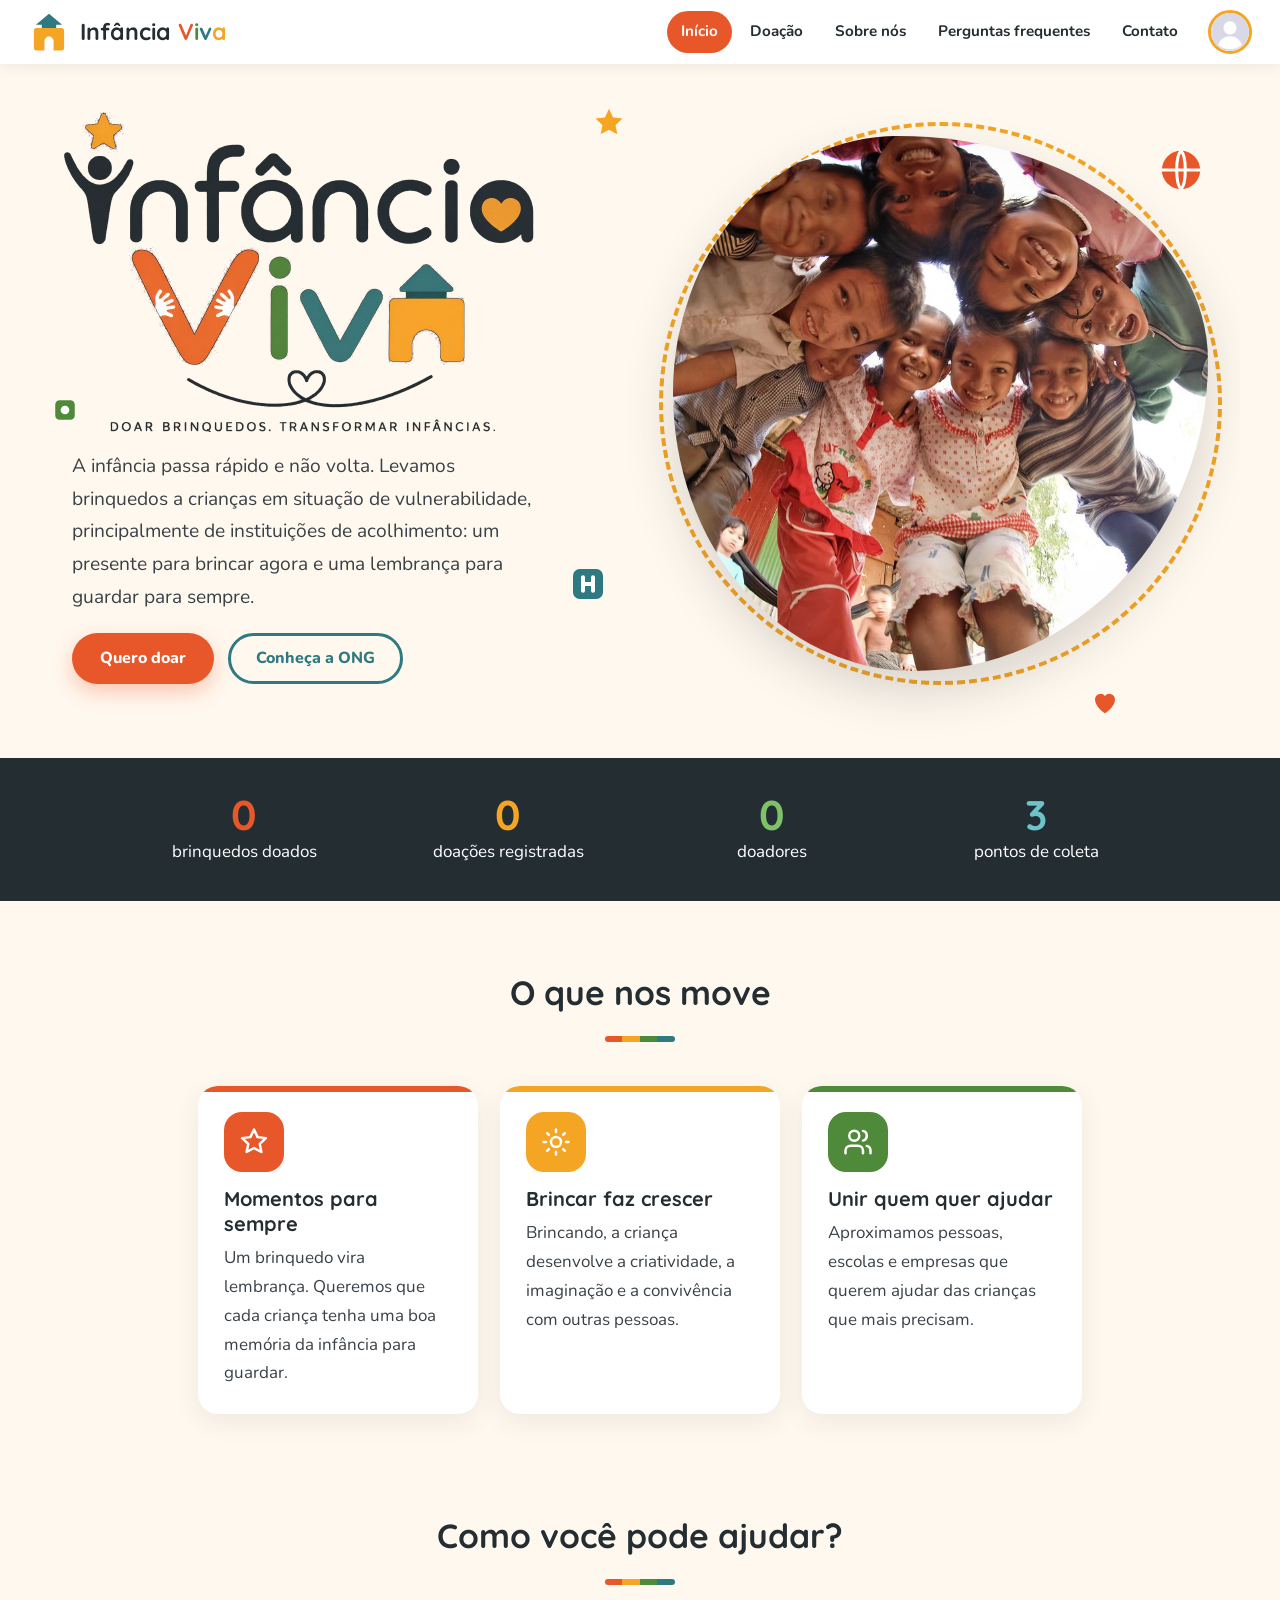
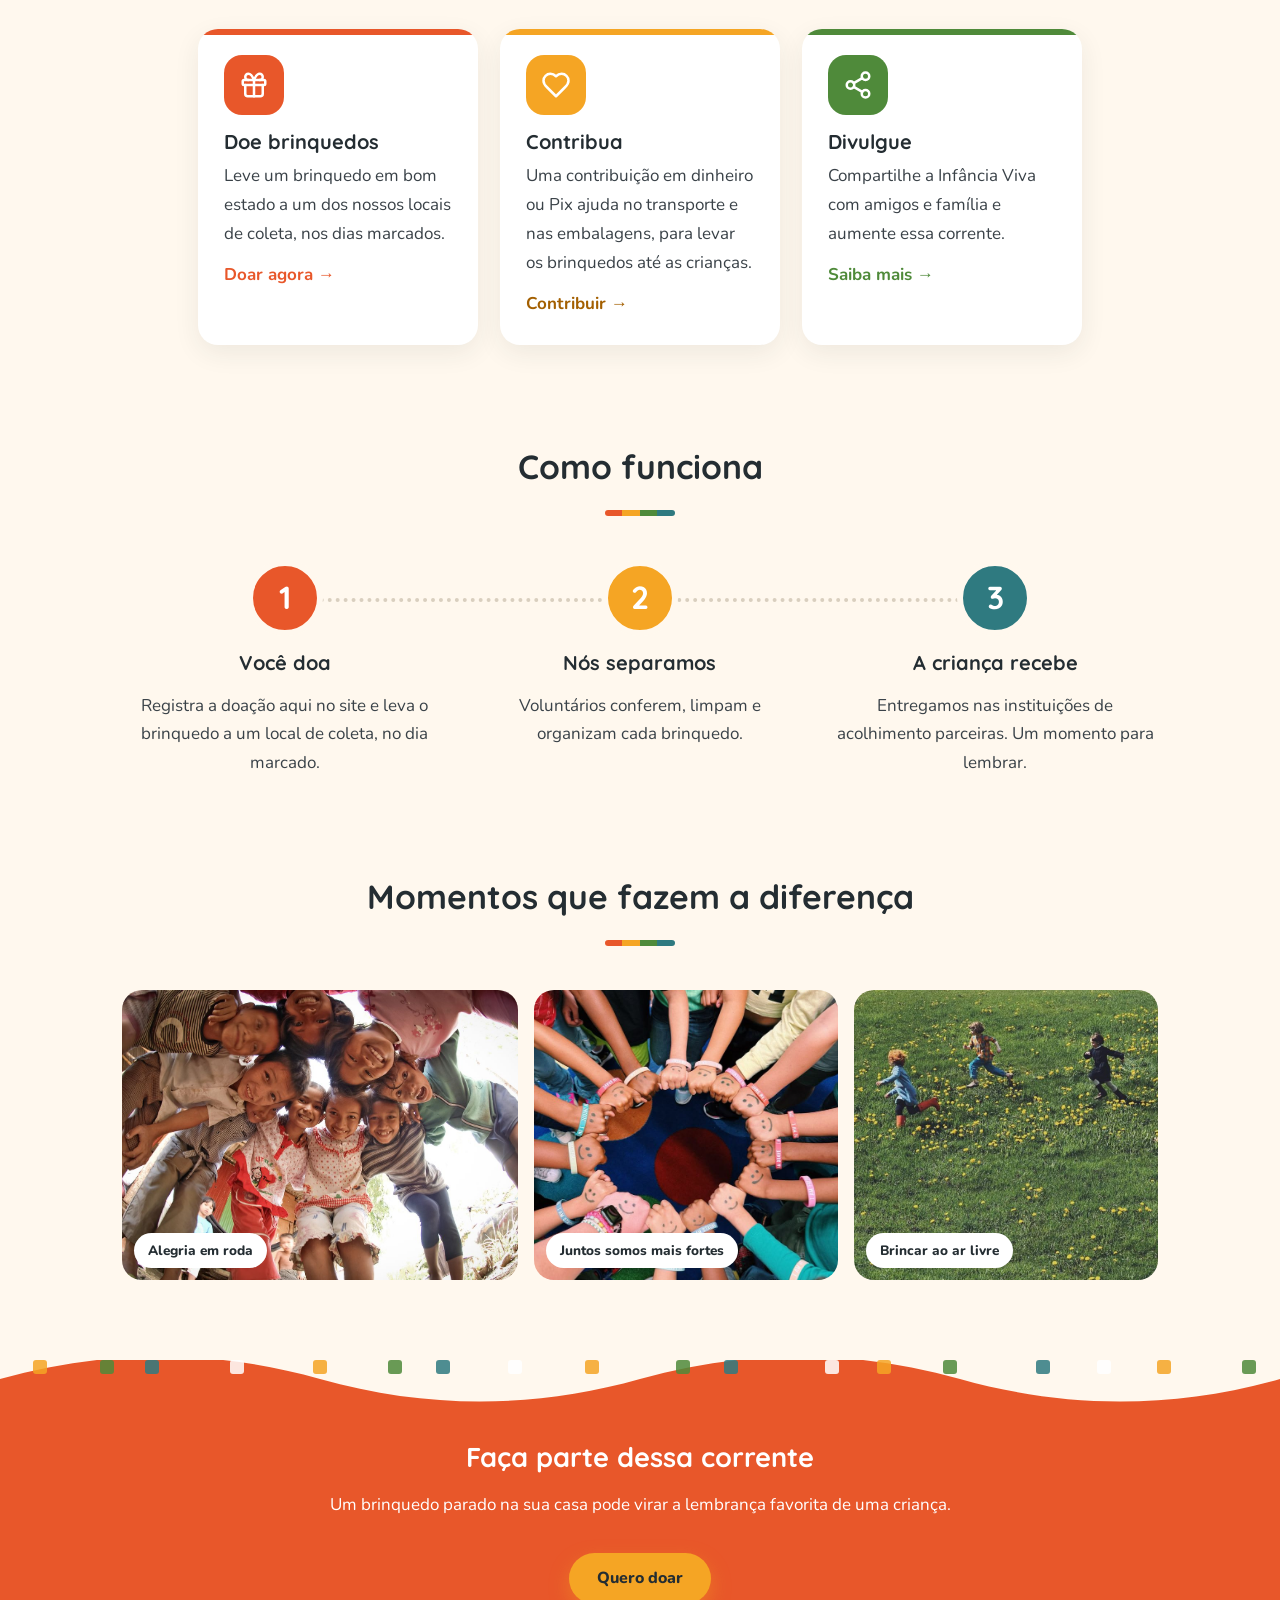
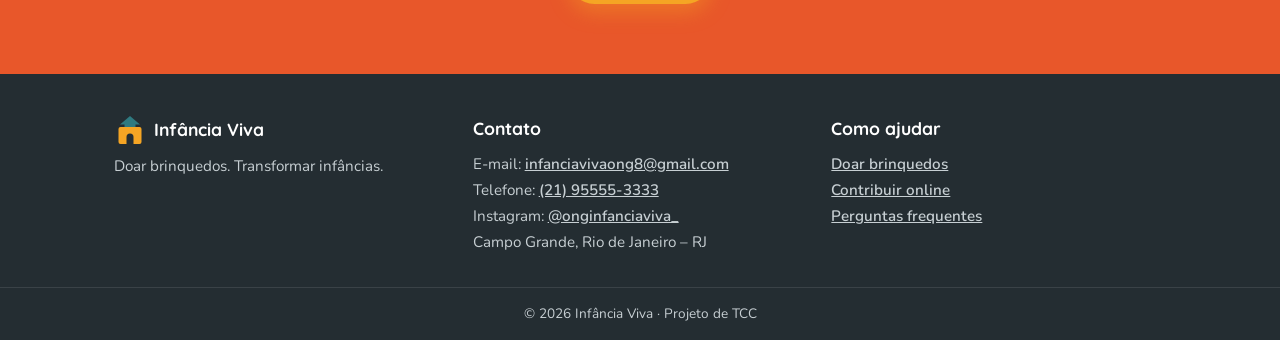
==== index.html @ e572df2e "Preenchimento automático, pesquisa por categoria e estoque de brinquedos - Formulários de doação e c" ====
<!DOCTYPE html>
<html lang="pt-BR">
<head>
    <meta charset="UTF-8">
    <meta name="viewport" content="width=device-width, initial-scale=1">
    <title>Início - Infância Viva</title>
    <link rel="stylesheet" href="estilo.css?v=12">
    <link rel="icon" href="favicon.svg" type="image/svg+xml">
    <link rel="preconnect" href="https://fonts.googleapis.com">
    <link rel="stylesheet" href="https://fonts.googleapis.com/css2?family=Quicksand:wght@600;700&family=Nunito:wght@400;600;700;800&display=swap">
</head>
<body>
<header class="topo">
    <a class="logo" href="index.html" aria-label="Infância Viva - página inicial"><svg viewBox="0 0 64 64" aria-hidden="true"><path d="M32 4 52 21H12z" fill="#2f7a80"/><rect x="21" y="19" width="22" height="7" fill="#2f7a80"/><path fill="#f5a524" fill-rule="evenodd" d="M13 26h38a4 4 0 0 1 4 4v26a4 4 0 0 1-4 4H13a4 4 0 0 1-4-4V30a4 4 0 0 1 4-4zM25 60V46a7 7 0 0 1 14 0v14z"/></svg><span>Infância <span class="l1">V</span><span class="l2">i</span><span class="l3">v</span><span class="l4">a</span></span></a>
    <button type="button" class="menu-botao" id="menuBotao" aria-label="Abrir menu" aria-expanded="false">☰</button>
    <nav id="menu">
        <a href="index.html">Início</a>
        <a href="doacao.html">Doação</a>
        <a href="sobre.html">Sobre nós</a>
        <a href="faq.html">Perguntas frequentes</a>
        <a href="contato.html">Contato</a>
        <a href="login.html" id="linkLogin">Login</a>
    </nav>
</header>
<div class="abertura">
    <div>
        <img class="logo-grande entra" src="imagens/logo_infancia_viva.png?v=2" alt="Infância Viva - Doar brinquedos. Transformar infâncias.">
        <p class="slogan entra d2">
            A infância passa rápido e não volta. Levamos brinquedos a crianças
            em situação de vulnerabilidade, principalmente de instituições de
            acolhimento: um presente para brincar agora e uma lembrança para
            guardar para sempre.
        </p>
        <div class="entra d3">
            <a class="botao" href="doacao.html">Quero doar</a>
            <a class="botao contorno" href="sobre.html">Conheça a ONG</a>
        </div>
    </div>
    <!-- Fotos do banner: o script.js troca uma pela outra a cada 4 segundos.
         Para pôr mais uma foto, copie uma linha <img> (veja o FOTOS.txt). -->
    <div class="foto-abertura entra d2">
        <div class="anel"></div>
        <div class="moldura">
            <img class="visivel" src="imagens/foto1.jpg?v=2" alt="Crianças em roda, sorrindo para a câmera" style="object-position:50% 25%">
            <img src="imagens/foto3.jpg?v=2" alt="Crianças correndo na grama" style="object-position:50% 30%">
            <img src="imagens/foto2.jpg?v=2" alt="Mãos de crianças em roda com carinhas desenhadas" style="object-position:50% 55%">
        </div>
    </div>
    <!-- brinquedos flutuando (só enfeite) -->
    <svg class="flutua f1" viewBox="0 0 24 24" aria-hidden="true"><path d="M12 2l2.9 6.1 6.6.8-4.9 4.6 1.3 6.5L12 16.8 6.1 20l1.3-6.5L2.5 8.9l6.6-.8z" fill="#f5a524"/></svg>
    <svg class="flutua f2" viewBox="0 0 24 24" aria-hidden="true"><rect x="3" y="3" width="18" height="18" rx="4" fill="#2f7a80"/><path d="M9 8v8M15 8v8M9 12h6" stroke="#fff" stroke-width="2.4" stroke-linecap="round"/></svg>
    <svg class="flutua f3" viewBox="0 0 24 24" aria-hidden="true"><circle cx="12" cy="12" r="10" fill="#e8572a"/><path d="M2 12h20M12 2c3 3 3 17 0 20M12 2c-3 3-3 17 0 20" stroke="#fff" stroke-width="1.6" fill="none"/></svg>
    <svg class="flutua f4" viewBox="0 0 24 24" aria-hidden="true"><path d="M12 21s-8-5-8-11a4.5 4.5 0 0 1 8-2.8A4.5 4.5 0 0 1 20 10c0 6-8 11-8 11z" fill="#e8572a"/></svg>
    <svg class="flutua f5" viewBox="0 0 24 24" aria-hidden="true"><rect x="3" y="3" width="18" height="18" rx="4" fill="#4f8a3a"/><circle cx="12" cy="12" r="4" fill="#fff"/></svg>
</div>

<!-- Números de verdade: o script.js busca no numeros.php (banco de dados) -->
<div class="numeros">
    <div class="numeros-grade">
        <div class="n1"><strong data-numero="brinquedos">0</strong>brinquedos doados</div>
        <div class="n2"><strong data-numero="doacoes">0</strong>doações registradas</div>
        <div class="n3"><strong data-numero="doadores">0</strong>doadores</div>
        <div class="n4"><strong data-numero="pontos">3</strong>pontos de coleta</div>
    </div>
</div>

<div class="secao">
    <div class="titulo-secao revela"><h2>O que nos move</h2><span class="risco"></span></div>
    <div class="cartoes">
        <div class="cartao revela">
            <span class="icone"><svg viewBox="0 0 24 24" fill="none" stroke="currentColor" stroke-width="2" stroke-linecap="round" stroke-linejoin="round" aria-hidden="true"><path d="M12 2l2.9 6.1 6.6.8-4.9 4.6 1.3 6.5L12 16.8 6.1 20l1.3-6.5L2.5 8.9l6.6-.8z"/></svg></span>
            <h3>Momentos para sempre</h3>
            <p>Um brinquedo vira lembrança. Queremos que cada criança tenha uma boa memória da infância para guardar.</p>
        </div>
        <div class="cartao revela d2">
            <span class="icone"><svg viewBox="0 0 24 24" fill="none" stroke="currentColor" stroke-width="2" stroke-linecap="round" stroke-linejoin="round" aria-hidden="true"><circle cx="12" cy="12" r="4"/><path d="M12 2v2M12 20v2M4.9 4.9l1.4 1.4M17.7 17.7l1.4 1.4M2 12h2M20 12h2M4.9 19.1l1.4-1.4M17.7 6.3l1.4-1.4"/></svg></span>
            <h3>Brincar faz crescer</h3>
            <p>Brincando, a criança desenvolve a criatividade, a imaginação e a convivência com outras pessoas.</p>
        </div>
        <div class="cartao revela d3">
            <span class="icone"><svg viewBox="0 0 24 24" fill="none" stroke="currentColor" stroke-width="2" stroke-linecap="round" stroke-linejoin="round" aria-hidden="true"><path d="M16 21v-2a4 4 0 0 0-4-4H6a4 4 0 0 0-4 4v2"/><circle cx="9" cy="7" r="4"/><path d="M22 21v-2a4 4 0 0 0-3-3.87"/><path d="M16 3.13a4 4 0 0 1 0 7.75"/></svg></span>
            <h3>Unir quem quer ajudar</h3>
            <p>Aproximamos pessoas, escolas e empresas que querem ajudar das crianças que mais precisam.</p>
        </div>
    </div>
</div>

<div class="secao">
    <div class="titulo-secao revela"><h2>Como você pode ajudar?</h2><span class="risco"></span></div>
    <div class="cartoes">
        <div class="cartao revela">
            <span class="icone"><svg viewBox="0 0 24 24" fill="none" stroke="currentColor" stroke-width="2" stroke-linecap="round" stroke-linejoin="round" aria-hidden="true"><rect x="3" y="8" width="18" height="4" rx="1"/><path d="M12 8v13"/><path d="M19 12v7a2 2 0 0 1-2 2H7a2 2 0 0 1-2-2v-7"/><path d="M7.5 8a2.5 2.5 0 0 1 0-5C10 3 12 8 12 8s2-5 4.5-5a2.5 2.5 0 0 1 0 5"/></svg></span>
            <h3>Doe brinquedos</h3>
            <p>Leve um brinquedo em bom estado a um dos nossos locais de coleta, nos dias marcados.</p>
            <a class="link" href="doacao_brinquedo.php">Doar agora →</a>
        </div>
        <div class="cartao revela d2">
            <span class="icone"><svg viewBox="0 0 24 24" fill="none" stroke="currentColor" stroke-width="2" stroke-linecap="round" stroke-linejoin="round" aria-hidden="true"><path d="M19 14c1.49-1.46 3-3.21 3-5.5A5.5 5.5 0 0 0 16.5 3c-1.76 0-3 .5-4.5 2-1.5-1.5-2.74-2-4.5-2A5.5 5.5 0 0 0 2 8.5c0 2.3 1.5 4.05 3 5.5l7 7Z"/></svg></span>
            <h3>Contribua</h3>
            <p>Uma contribuição em dinheiro ou Pix ajuda no transporte e nas embalagens, para levar os brinquedos até as crianças.</p>
            <a class="link" href="pagamento.html">Contribuir →</a>
        </div>
        <div class="cartao revela d3">
            <span class="icone"><svg viewBox="0 0 24 24" fill="none" stroke="currentColor" stroke-width="2" stroke-linecap="round" stroke-linejoin="round" aria-hidden="true"><circle cx="18" cy="5" r="3"/><circle cx="6" cy="12" r="3"/><circle cx="18" cy="19" r="3"/><path d="M8.6 13.5l6.8 4M15.4 6.5l-6.8 4"/></svg></span>
            <h3>Divulgue</h3>
            <p>Compartilhe a Infância Viva com amigos e família e aumente essa corrente.</p>
            <a class="link" href="sobre.html#como-ajudar">Saiba mais →</a>
        </div>
    </div>
</div>

<div class="secao">
    <div class="titulo-secao revela"><h2>Como funciona</h2><span class="risco"></span></div>
    <div class="passos">
        <div class="passo revela" style="--cor:var(--vermelho)"><div class="num">1</div><h3>Você doa</h3><p>Registra a doação aqui no site e leva o brinquedo a um local de coleta, no dia marcado.</p></div>
        <div class="passo revela d2" style="--cor:var(--amarelo)"><div class="num">2</div><h3>Nós separamos</h3><p>Voluntários conferem, limpam e organizam cada brinquedo.</p></div>
        <div class="passo revela d3" style="--cor:var(--azul)"><div class="num">3</div><h3>A criança recebe</h3><p>Entregamos nas instituições de acolhimento parceiras. Um momento para lembrar.</p></div>
    </div>
</div>

<div class="secao">
    <div class="titulo-secao revela"><h2>Momentos que fazem a diferença</h2><span class="risco"></span></div>
    <div class="galeria">
        <figure class="revela"><img src="imagens/foto1.jpg?v=2" alt="Crianças em roda, sorrindo" style="object-position:50% 25%"><figcaption>Alegria em roda</figcaption></figure>
        <figure class="revela d2"><img src="imagens/foto2.jpg?v=2" alt="Mãos de crianças com carinhas desenhadas"><figcaption>Juntos somos mais fortes</figcaption></figure>
        <figure class="revela d3"><img src="imagens/foto3.jpg?v=2" alt="Crianças correndo na grama" style="object-position:50% 30%"><figcaption>Brincar ao ar livre</figcaption></figure>
    </div>
</div>

<div class="chamada larga" data-confete>
    <svg class="onda" viewBox="0 0 1440 60" preserveAspectRatio="none" aria-hidden="true"><path d="M0 0h1440v20c-120 30-240 30-360 0S840-10 720 20 480 50 360 20 120-10 0 20z" fill="#fff8ee"/></svg>
    <h2 class="revela">Faça parte dessa corrente</h2>
    <p class="revela d2">Um brinquedo parado na sua casa pode virar a lembrança favorita de uma criança.</p>
    <a class="botao destaque revela d3" href="doacao.html">Quero doar</a>
</div>
<footer class="rodape">
    <div class="rodape-conteudo">
        <div>
            <strong><svg viewBox="0 0 64 64" aria-hidden="true"><path d="M32 4 52 21H12z" fill="#2f7a80"/><rect x="21" y="19" width="22" height="7" fill="#2f7a80"/><path fill="#f5a524" fill-rule="evenodd" d="M13 26h38a4 4 0 0 1 4 4v26a4 4 0 0 1-4 4H13a4 4 0 0 1-4-4V30a4 4 0 0 1 4-4zM25 60V46a7 7 0 0 1 14 0v14z"/></svg> Infância Viva</strong>
            <p>Doar brinquedos. Transformar infâncias.</p>
        </div>
        <div>
            <strong>Contato</strong>
            <p>E-mail: <a href="mailto:infanciavivaong8@gmail.com">infanciavivaong8@gmail.com</a><br>Telefone: <a href="tel:+5521955553333">(21) 95555-3333</a><br>Instagram: <a href="https://www.instagram.com/onginfanciaviva_/" target="_blank" rel="noopener">@onginfanciaviva_</a><br>Campo Grande, Rio de Janeiro – RJ</p>
        </div>
        <div>
            <strong>Como ajudar</strong>
            <p><a href="doacao_brinquedo.php">Doar brinquedos</a><br><a href="pagamento.html">Contribuir online</a><br><a href="faq.html">Perguntas frequentes</a></p>
        </div>
    </div>
    <p class="rodape-final">© 2026 Infância Viva · Projeto de TCC</p>
</footer>
<script src="script.js?v=11"></script>
</body>
</html>
---- estilo.css ----
/* ===== Cores e medidas (mude aqui para trocar o visual do site inteiro) =====
   Paleta tirada da logo: cores primárias quentes + verde. */
:root {
    --vermelho:#e8572a;        /* "V" da logo */
    --amarelo:#f5a524;         /* casinha, estrela e coração */
    --amarelo-texto:#a35f00;   /* amarelo escurecido, para texto sobre fundo claro */
    --verde:#4f8a3a;           /* "i" */
    --azul:#2f7a80;            /* "v" e telhado */
    --escuro:#242d32;          /* letras de "Infância" */
    --creme:#fff8ee;           /* fundo quente */
    --creme-escuro:#f3e9da;
    --texto:#3a4248; --suave:#6b7378; --borda:#eadfce;
    --erro:#c0392b; --certo:#2f7d32;
    --raio:20px; --sombra:0 8px 26px rgba(36,45,50,.08);
}
* { box-sizing:border-box; }
[hidden] { display:none !important; }
html { scroll-behavior:smooth; }
body {
    font-family:"Nunito", "Segoe UI", Arial, sans-serif; margin:0; background:var(--creme);
    color:var(--texto); line-height:1.7; font-size:17px;
    display:flex; flex-direction:column; min-height:100vh;
}
main { width:100%; max-width:960px; margin:0 auto; padding:24px 24px 56px; flex:1; }
main.largo { max-width:1200px; } /* painel e Minha conta: mais espaço para as tabelas */
h1, h2, h3 { font-family:"Quicksand", "Nunito", sans-serif; color:var(--escuro); line-height:1.25; font-weight:700; }
h1 { font-size:2.4rem; margin:16px 0 12px; }
h2 { font-size:1.7rem; margin:40px 0 12px; }
h3 { font-size:1.25rem; margin:28px 0 8px; }
a { color:var(--azul); font-weight:700; }
a:hover { color:var(--vermelho); }
img { max-width:100%; }

/* Risquinho colorido embaixo dos títulos de seção (as 4 cores da logo) */
.risco { display:inline-block; width:70px; height:6px; border-radius:6px;
         background:linear-gradient(90deg, var(--vermelho) 25%, var(--amarelo) 25% 50%, var(--verde) 50% 75%, var(--azul) 75%); }

/* ===== Topo (logo + menu) ===== */
.topo {
    background:rgba(255,255,255,.96); position:sticky; top:0; z-index:10;
    display:flex; align-items:center; justify-content:space-between; gap:16px;
    padding:10px 28px; box-shadow:0 2px 14px rgba(36,45,50,.08);
}
.logo {
    display:flex; align-items:center; gap:10px; text-decoration:none; white-space:nowrap;
    font-family:"Quicksand", "Nunito", sans-serif; font-size:1.45rem; font-weight:700; color:var(--escuro);
}
.logo:hover { color:var(--escuro); }
.logo svg { width:42px; height:42px; flex-shrink:0; }
.logo:hover svg { animation:pulinho .6s; }
.logo .l1 { color:var(--vermelho); } .logo .l2 { color:var(--verde); }
.logo .l3 { color:var(--azul); } .logo .l4 { color:var(--amarelo); }
.topo nav { display:flex; flex-wrap:wrap; justify-content:flex-end; gap:4px; margin-left:auto; order:1; }
.topo nav a {
    color:var(--escuro); text-decoration:none; font-size:.95rem; font-weight:700;
    padding:8px 14px; border-radius:999px; position:relative; transition:background .2s;
}
/* sublinhado amarelo que cresce ao passar o mouse */
.topo nav a::after {
    content:""; position:absolute; left:14px; right:14px; bottom:4px; height:3px; border-radius:3px;
    background:var(--amarelo); transform:scaleX(0); transition:transform .25s;
}
.topo nav a:hover { color:var(--escuro); }
.topo nav a:hover::after { transform:scaleX(1); }
.topo nav a.ativo { background:var(--vermelho); color:#fff; }
.topo nav a.ativo::after { display:none; }
.menu-botao {
    order:3;
    display:none; background:none; border:2px solid var(--escuro); color:var(--escuro);
    font-size:1.4rem; line-height:1; padding:6px 12px; margin:0; border-radius:12px; box-shadow:none;
}
.menu-botao:hover { background:var(--creme); color:var(--escuro); transform:none; }

/* Bolinha de perfil (criada pelo script.js) */
.perfil { position:relative; flex-shrink:0; order:2; } /* ordem no topo: logo, menu, bolinha, ☰ */
.perfil-botao {
    display:block; width:44px; height:44px; padding:0; margin:0; border-radius:50%;
    border:3px solid var(--amarelo); background:#fff; overflow:hidden; cursor:pointer; box-shadow:none;
}
.perfil-botao:hover { transform:none; background:#fff; box-shadow:0 0 0 4px rgba(245,165,36,.3); }
.perfil-botao img { width:100%; height:100%; object-fit:cover; display:block; }
.perfil-menu {
    position:absolute; right:0; top:54px; min-width:220px; background:#fff; border-radius:14px;
    box-shadow:0 10px 30px rgba(0,0,0,.16); padding:8px; z-index:20;
}
.perfil-menu strong { display:block; padding:8px 12px; color:var(--escuro); border-bottom:1px solid var(--borda); margin-bottom:4px; }
.perfil-menu a { display:block; padding:8px 12px; border-radius:8px; color:var(--texto); text-decoration:none; font-weight:700; }
.perfil-menu a:hover { background:var(--creme); color:var(--vermelho); }

/* Escolha da foto (cadastro e Minha conta) */
.foto-linha { display:flex; align-items:center; gap:18px; margin-top:8px; }
.foto-previa { width:88px; height:88px; border-radius:50%; object-fit:cover; border:3px solid var(--amarelo); flex-shrink:0; background:#fff; }
label.botao-arquivo { margin:0; font-weight:800; font-size:.95rem; padding:10px 18px; }
.dica { margin:8px 0 0; font-size:.9rem; color:var(--suave); }
.avatares { display:flex; flex-wrap:wrap; gap:8px; margin-top:12px; }
.avatares button {
    width:48px; height:48px; padding:0; margin:0; border-radius:50%; background:none;
    border:3px solid transparent; box-shadow:none; overflow:hidden;
}
.avatares button:hover { transform:none; background:none; border-color:var(--amarelo); }
.avatares button.escolhido { border-color:var(--vermelho); }
.avatares img { width:100%; height:100%; display:block; }

/* ===== Página inicial: abertura com a logo grande e as fotos ===== */
.abertura {
    position:relative; display:grid; grid-template-columns:1.05fr 1fr; gap:40px; align-items:center;
    max-width:1200px; margin:0 auto; padding:48px 32px 64px; width:100%;
    overflow:hidden; /* o anel girando não pode alargar a página no celular */
}
.logo-grande { width:100%; max-width:470px; display:block; margin:0 0 18px -8px; }
.slogan { font-size:1.2rem; margin:0 0 20px; max-width:470px; }
.foto-abertura { position:relative; aspect-ratio:1/1; }
/* moldura que muda de forma devagar ("respira") */
.moldura {
    position:absolute; inset:0; overflow:hidden; background:var(--creme-escuro);
    border-radius:42% 58% 55% 45% / 48% 42% 58% 52%;
    box-shadow:0 20px 50px rgba(36,45,50,.18); animation:respira 9s ease-in-out infinite;
}
.moldura img { position:absolute; inset:0; width:100%; height:100%; object-fit:cover; opacity:0; transition:opacity 1s; }
.moldura img.visivel { opacity:1; }
.anel { position:absolute; inset:-14px; border:4px dashed var(--amarelo); border-radius:50%; animation:gira 40s linear infinite; }
/* brinquedos flutuando em volta */
.flutua { position:absolute; animation:flutuar 6s ease-in-out infinite; }
.f1 { top:6%; left:46%; width:34px; }
.f2 { top:72%; left:44%; width:40px; animation-delay:1.2s; }
.f3 { top:12%; right:3%; width:46px; animation-delay:.6s; }
.f4 { bottom:6%; right:10%; width:30px; animation-delay:2s; }
.f5 { top:48%; left:1%; width:26px; animation-delay:1.6s; }
/* o texto da abertura entra deslizando */
.entra { opacity:0; transform:translateY(24px); animation:entrar .8s forwards; }
.entra.d2 { animation-delay:.2s; } .entra.d3 { animation-delay:.4s; }

/* Faixa de números (vêm do banco pelo numeros.php) */
.numeros { background:var(--escuro); color:#fff; width:100%; }
.numeros-grade {
    max-width:1100px; margin:0 auto; display:grid; grid-template-columns:repeat(4,1fr); gap:20px;
    padding:34px 32px; text-align:center;
}
.numeros strong { display:block; font-family:"Quicksand", sans-serif; font-size:2.6rem; line-height:1.1; }
.numeros .n1 strong { color:var(--vermelho); } .numeros .n2 strong { color:var(--amarelo); }
.numeros .n3 strong { color:#7fc06a; }        .numeros .n4 strong { color:#6cc3c9; }

/* Seções da página inicial */
.secao { max-width:1100px; margin:0 auto; padding:70px 32px 10px; width:100%; }
.titulo-secao { text-align:center; margin-bottom:34px; }
.titulo-secao h2 { font-size:2.1rem; margin:0 0 10px; }

/* Passo a passo */
.passos { display:grid; grid-template-columns:repeat(3,1fr); gap:30px; position:relative; }
.passos::before { content:""; position:absolute; top:38px; left:16%; right:16%; border-top:4px dotted #d9cfbf; }
.passo { text-align:center; position:relative; }
.passo h3 { margin:0 0 6px; }
.passo .num {
    width:76px; height:76px; margin:0 auto 14px; border-radius:50%; display:flex; align-items:center; justify-content:center;
    font-family:"Quicksand", sans-serif; font-weight:700; font-size:2rem; color:#fff; background:var(--cor); border:6px solid var(--creme);
}

/* Galeria de fotos */
.galeria { display:grid; grid-template-columns:1.3fr 1fr 1fr; gap:16px; }
.galeria figure { margin:0; border-radius:var(--raio); overflow:hidden; position:relative; height:290px; }
.galeria img { width:100%; height:100%; object-fit:cover; transition:transform .6s; }
.galeria figure:hover img { transform:scale(1.08); }
.galeria figcaption {
    position:absolute; left:12px; bottom:12px; background:#fff; color:var(--escuro);
    font-weight:800; font-size:.85rem; padding:6px 14px; border-radius:99px;
}

/* ===== Botões ===== */
button, .botao {
    background:var(--vermelho); color:#fff; border:none; padding:12px 28px; font-size:1rem;
    font-weight:800; font-family:inherit; border-radius:999px; cursor:pointer;
    text-decoration:none; display:inline-block; margin-top:16px;
    box-shadow:0 8px 20px rgba(232,87,42,.3); transition:transform .2s, background .2s, box-shadow .2s;
}
button:hover, .botao:hover { background:#cf4519; color:#fff; transform:translateY(-3px) scale(1.03); }
.botao.destaque { background:var(--amarelo); color:var(--escuro); box-shadow:0 8px 20px rgba(245,165,36,.4); }
.botao.destaque:hover { background:#e8940f; color:var(--escuro); }
.botao.contorno { background:transparent; color:var(--azul); border:3px solid var(--azul); box-shadow:none; padding:9px 25px; }
.botao.contorno:hover { background:var(--azul); color:#fff; }
.abertura .botao { margin:0 10px 10px 0; }

/* ===== Cartões ===== */
/* Cartões em fileiras de até 3; os que sobram na última fileira ficam centralizados.
   A cor de cada cartão vem de --cor (dá para escolher no HTML: style="--cor:var(--verde)"). */
.cartoes { display:flex; flex-wrap:wrap; justify-content:center; gap:22px; margin:20px 0; }
.cartao {
    --cor:var(--vermelho);
    background:#fff; border-radius:var(--raio); padding:26px; box-shadow:var(--sombra);
    flex:0 1 280px; position:relative; overflow:hidden; transition:transform .3s, box-shadow .3s;
}
/* Grupo de 4 cartões: os 4 na mesma linha (2 + 2 no tablet), para não sobrar 1 sozinho embaixo */
.cartoes.quatro { display:grid; grid-template-columns:repeat(4, 1fr); }
.cartoes.quatro .cartao { padding:24px 22px; }
.cartao::before { content:""; position:absolute; left:0; top:0; right:0; height:6px; background:var(--cor); }
.cartao:nth-child(4n+2) { --cor:var(--amarelo); --cor-texto:var(--amarelo-texto); }
.cartao:nth-child(4n+3) { --cor:var(--verde); }
.cartao:nth-child(4n+4) { --cor:var(--azul); }
.cartao:hover { transform:translateY(-8px) rotate(-.5deg); box-shadow:0 18px 40px rgba(36,45,50,.14); }
.cartao h3 { margin-top:0; }
.cartao .icone {
    display:flex; align-items:center; justify-content:center; width:60px; height:60px;
    border-radius:18px; background:var(--cor); color:#fff; margin-bottom:14px; transition:transform .4s;
}
.cartao:hover .icone { transform:rotate(-8deg) scale(1.08); }
.cartao .icone svg { width:30px; height:30px; }
.cartao p { margin:0; }
.cartao p::first-letter { text-transform:uppercase; }
.cartao .link { display:inline-block; margin-top:12px; color:var(--cor-texto, var(--cor)); text-decoration:none; }
.cartao .link:hover { text-decoration:underline; }

/* Faixa de chamada (ex.: "Faça parte dessa corrente") */
.chamada {
    background:var(--vermelho); color:#fff; text-align:center; position:relative; overflow:hidden;
    border-radius:var(--raio); padding:40px 24px; margin:40px 0 0;
}
.chamada h2 { color:#fff; margin-top:0; }
.chamada.larga { border-radius:0; margin:70px 0 0; padding:80px 24px 70px; width:100%; }
.chamada h2, .chamada p, .chamada .botao { position:relative; z-index:1; } /* o confete passa por trás */
.chamada .onda { position:absolute; top:-1px; left:0; width:100%; height:60px; }
.confete { position:absolute; top:0; width:14px; height:14px; border-radius:3px; opacity:.85; animation:cair 7s linear infinite; }

/* ===== Formulários ===== */
form {
    background:#fff; padding:28px; border-radius:var(--raio); box-shadow:var(--sombra); margin:20px 0;
}
form br { display:none; }
label { display:block; margin-top:16px; font-weight:800; font-size:.95rem; }
input, select, textarea {
    width:100%; padding:12px 14px; margin-top:6px; border:2px solid var(--borda);
    border-radius:12px; font-size:1rem; font-family:inherit; background:#fffdf9; color:var(--texto);
    transition:border-color .2s, box-shadow .2s;
}
input:focus, select:focus, textarea:focus {
    outline:none; border-color:var(--azul); box-shadow:0 0 0 4px rgba(47,122,128,.18); background:#fff;
}
input[type=radio], input[type=checkbox] { width:auto; }
label.lembrar { display:flex; align-items:center; gap:8px; font-weight:700; cursor:pointer; }
label.lembrar input { margin:0; accent-color:var(--vermelho); width:18px; height:18px; }
.aviso { font-weight:800; }
.aviso:empty { display:none; }
.aviso.ok, .aviso.erro { padding:12px 16px; border-radius:12px; }
.aviso.ok { color:var(--certo); background:#e7f4e3; }
.aviso.erro { color:var(--erro); background:#fdecea; }
.formulario-estreito { max-width:460px; margin:0 auto; }
/* campos preenchidos com os dados da conta */
.aviso-preenchido {
    margin:0 0 6px; padding:10px 14px; border-radius:12px; background:#eef6f6; color:var(--azul); font-weight:700; font-size:.9rem;
}
input.preenchido { background:#f3f9f9; }
.formulario-estreito.a-esquerda { margin:20px 0; }

/* Estrelas da avaliação (página Contato) */
.estrelas { display:flex; flex-wrap:wrap; gap:8px; margin-top:8px; }
.estrelas label {
    margin:0; font-weight:600; border:2px solid var(--borda); border-radius:999px;
    padding:6px 14px; cursor:pointer; background:#fffdf9;
}
.estrelas input { margin-right:4px; accent-color:var(--vermelho); }
.estrela { color:var(--amarelo); letter-spacing:2px; }
.estrelas label:has(input:checked) { border-color:var(--amarelo); background:#fff3dc; }

/* ===== Perguntas frequentes ===== */
details {
    background:#fff; border-radius:var(--raio); padding:16px 22px; margin:12px 0; box-shadow:var(--sombra);
    border-left:6px solid var(--amarelo);
}
summary { cursor:pointer; font-weight:800; color:var(--escuro); list-style:none; position:relative; padding-right:30px; }
summary::-webkit-details-marker { display:none; }
summary::after { content:"+"; position:absolute; right:0; top:-2px; font-size:1.4rem; color:var(--vermelho); transition:transform .2s; }
details[open] summary::after { transform:rotate(45deg); }
details p { margin-bottom:0; }

/* ===== Pix ===== */

/* ===== Painel do administrador e Minha conta ===== */
.stats { display:grid; grid-template-columns:repeat(auto-fit, minmax(140px, 1fr)); gap:14px; margin:20px 0; }
.stat {
    background:#fff; padding:18px; border-radius:var(--raio); text-align:center; box-shadow:var(--sombra);
    color:var(--suave); font-size:.9rem; border-bottom:5px solid var(--amarelo);
}
.stat:nth-child(4n+1) { border-bottom-color:var(--vermelho); }
.stat:nth-child(4n+3) { border-bottom-color:var(--verde); }
.stat:nth-child(4n+4) { border-bottom-color:var(--azul); }
.stat strong { display:block; font-family:"Quicksand", sans-serif; font-size:1.8rem; color:var(--escuro); }
.tabela { overflow-x:auto; border-radius:var(--raio); box-shadow:var(--sombra); margin:12px 0; }
table { width:100%; border-collapse:collapse; background:#fff; }
th, td { padding:10px 14px; border-bottom:1px solid var(--borda); text-align:left; font-size:.9rem; }
th { background:var(--azul); color:#fff; white-space:nowrap; }
tr:nth-child(odd) td { background:#fffbf5; }
tr:hover td { background:#fff1dc; }

/* Ferramentas de teste do painel (discretas, fechadas por padrão) */
.ferramentas { margin-top:48px; background:none; box-shadow:none; padding:0; border:none; }
.ferramentas summary { color:#999; font-weight:normal; font-size:13px; }
.ferramentas summary::after { content:""; }
.ferramentas form { display:inline-block; background:none; box-shadow:none; padding:0; margin:4px 8px 4px 0; }
.ferramentas button.perigo { background:var(--erro); margin-top:0; font-size:14px; padding:8px 16px; box-shadow:none; }
.ferramentas button.perigo:hover { background:#922b21; transform:none; }

/* ===== Rodapé ===== */
.rodape { background:var(--escuro); color:#c7cfd3; margin-top:40px; font-size:.95rem; }
.chamada.larga + .rodape { margin-top:0; }
.rodape-conteudo {
    max-width:1100px; margin:0 auto; padding:40px 24px 12px;
    display:grid; grid-template-columns:repeat(auto-fit, minmax(200px, 1fr)); gap:24px;
}
.rodape strong { color:#fff; font-family:"Quicksand", sans-serif; font-size:1.1rem; display:flex; align-items:center; gap:8px; }
.rodape strong svg { width:32px; height:32px; }
.rodape p { margin:8px 0 0; }
.rodape a { color:#c7cfd3; font-weight:600; overflow-wrap:anywhere; }
.rodape a:hover { color:var(--amarelo); }
.rodape-final { text-align:center; border-top:1px solid rgba(255,255,255,.1); padding:14px; margin:20px 0 0 !important; font-size:.85rem; }

/* ===== Sobre: "Brincar é um direito" (foto + texto) ===== */
.direito { display:grid; grid-template-columns:1fr 1fr; gap:40px; align-items:center; }
.direito-foto { margin:0; border-radius:var(--raio); overflow:hidden; box-shadow:0 18px 40px rgba(36,45,50,.14); transform:rotate(-1.5deg); }
.direito-foto img { display:block; width:100%; height:100%; aspect-ratio:4 / 3; object-fit:cover; }
.direito-texto h2 { margin:12px 0 10px; }
.direito-texto p { margin:0 0 12px; }

/* ===== Contato: canais (e-mail, telefone, Instagram, sede) em 2 x 2 ===== */
.canais { display:grid; grid-template-columns:repeat(2, 1fr); gap:16px; margin:16px 0 8px; }
.canal {
    display:flex; flex-direction:column; align-items:center; gap:4px; text-align:center; background:#fff;
    border-radius:var(--raio); padding:22px 16px; box-shadow:var(--sombra); border-bottom:5px solid var(--cor);
    color:var(--texto); text-decoration:none; font-weight:600; transition:transform .25s, box-shadow .25s;
}
.canal:hover { transform:translateY(-5px); box-shadow:0 14px 32px rgba(36,45,50,.13); color:var(--texto); }
.canal .icone { width:52px; height:52px; border-radius:16px; background:var(--cor); color:#fff; display:flex; align-items:center; justify-content:center; margin-bottom:6px; }
.canal .icone svg { width:26px; height:26px; }
.canal strong { color:var(--escuro); font-family:"Quicksand", sans-serif; font-size:1.1rem; }
.canal span:last-child { overflow-wrap:anywhere; font-size:.95rem; }

/* ===== Doação: escolha entre brinquedo e dinheiro ===== */
.escolha-doacao { display:grid; grid-template-columns:1fr 1fr; gap:22px; margin:28px 0; }
.opcao-doacao {
    display:block; background:#fff; border-radius:var(--raio); padding:30px 28px; box-shadow:var(--sombra);
    border-top:8px solid var(--cor); color:var(--texto); text-decoration:none; font-weight:400;
    transition:transform .3s, box-shadow .3s;
}
.opcao-doacao:hover { transform:translateY(-8px); box-shadow:0 18px 40px rgba(36,45,50,.14); color:var(--texto); }
.opcao-doacao .icone {
    display:flex; align-items:center; justify-content:center; width:68px; height:68px; border-radius:20px;
    background:var(--cor); color:#fff; margin-bottom:14px;
}
.opcao-doacao .icone svg { width:36px; height:36px; }
.opcao-doacao h2 { margin:0 0 8px; }
.opcao-doacao .botao { background:var(--cor); box-shadow:none; }
.dica-centro { text-align:center; color:var(--suave); }
/* abas no topo de "Doe um brinquedo" e "Doe em dinheiro" */
.abas-doacao { display:grid; grid-template-columns:1fr 1fr; gap:10px; margin:8px 0 18px; background:#fff; padding:6px; border-radius:999px; box-shadow:var(--sombra); }
.abas-doacao a {
    display:flex; align-items:center; justify-content:center; gap:10px; padding:12px 16px; border-radius:999px;
    color:var(--escuro); text-decoration:none; font-weight:800;
}
.abas-doacao a svg { width:22px; height:22px; }
.abas-doacao a:hover { background:var(--creme); color:var(--escuro); }
.abas-doacao a.ativa { background:var(--vermelho); color:#fff; }
/* locais de coleta */
.locais { display:grid; grid-template-columns:repeat(auto-fill, minmax(260px, 1fr)); gap:16px; margin:16px 0; }
.local { background:#fff; border-radius:var(--raio); padding:20px 22px; box-shadow:var(--sombra); border-left:6px solid var(--azul); }
.local h3 { margin:8px 0 6px; }
.local p { margin:2px 0; font-size:.95rem; }
.local-destaque { border-left-color:var(--verde); margin:18px 0; max-width:560px; }
.passos-pequenos { margin:10px 0 0; }
.passos-pequenos .num { width:58px; height:58px; font-size:1.5rem; }
.passos-pequenos::before { top:29px; }

/* ===== Doação em dinheiro: etapas, Pix, cartão e recibo ===== */
.etapas { list-style:none; display:grid; grid-template-columns:repeat(4, 1fr); gap:6px; margin:6px 0 22px; padding:0; counter-reset:none; }
.etapas li {
    position:relative; display:flex; flex-direction:column; align-items:center; gap:6px; text-align:center;
    font-size:.85rem; font-weight:800; color:var(--suave);
}
.etapas li::before { content:""; position:absolute; top:17px; left:-50%; width:100%; height:4px; background:var(--borda); z-index:0; }
.etapas li:first-child::before { display:none; }
.etapas li span {
    position:relative; z-index:1; width:38px; height:38px; border-radius:50%; display:flex; align-items:center; justify-content:center;
    background:#fff; border:3px solid var(--borda); color:var(--suave); font-family:"Quicksand", sans-serif; font-size:1rem;
}
.etapas li.feita, .etapas li.atual { color:var(--escuro); }
.etapas li.feita::before, .etapas li.atual::before { background:var(--verde); }
.etapas li.feita span { background:var(--verde); border-color:var(--verde); color:#fff; }
.etapas li.atual span { background:var(--vermelho); border-color:var(--vermelho); color:#fff; box-shadow:0 0 0 5px rgba(232,87,42,.18); }

/* etapa 1: pedido */
.form-pedido fieldset { border:none; padding:0; margin:0 0 22px; min-width:0; }
.form-pedido legend { font-family:"Quicksand", sans-serif; font-weight:700; font-size:1.2rem; color:var(--escuro); padding:0; margin-bottom:4px; }
.valores-rapidos { display:grid; grid-template-columns:repeat(4, 1fr); gap:10px; margin-top:10px; }
.valores-rapidos button {
    margin:0; padding:14px 6px; background:#fffdf9; color:var(--escuro); border:2px solid var(--borda); box-shadow:none;
    border-radius:14px; font-size:1.1rem;
}
.valores-rapidos button:hover { background:var(--creme); color:var(--escuro); transform:translateY(-2px); }
.valores-rapidos button.escolhido { background:var(--amarelo); border-color:var(--amarelo); color:var(--escuro); }
.formas-pagamento { display:grid; grid-template-columns:1fr 1fr; gap:12px; margin-top:10px; }
.forma { margin:0; cursor:pointer; font-weight:400; }
.forma input { position:absolute; opacity:0; width:1px; height:1px; }
.forma-caixa {
    display:grid; grid-template-columns:auto 1fr; column-gap:12px; align-items:center; height:100%;
    padding:16px; border:2px solid var(--borda); border-radius:16px; background:#fffdf9; transition:border-color .2s, box-shadow .2s;
}
.forma-caixa svg { grid-row:span 2; width:32px; height:32px; color:var(--azul); }
.forma-caixa strong { color:var(--escuro); }
.forma-caixa small { color:var(--suave); }
.forma input:checked + .forma-caixa { border-color:var(--azul); background:#eef6f6; box-shadow:0 0 0 4px rgba(47,122,128,.15); }
.forma input:focus-visible + .forma-caixa { outline:3px solid var(--azul); outline-offset:2px; }
.demo-nota { font-size:.85rem; color:var(--suave); margin:10px 0 0; }

/* etapa 2: pagamento */
.pedido-resumo {
    display:grid; grid-template-columns:repeat(4, auto); justify-content:space-between; gap:12px 20px;
    background:#fff; border-radius:var(--raio); padding:18px 22px; box-shadow:var(--sombra); margin:16px 0;
}
.pedido-resumo span { display:block; font-size:.8rem; color:var(--suave); text-transform:uppercase; letter-spacing:.04em; font-weight:800; }
.pedido-resumo strong { color:var(--escuro); overflow-wrap:anywhere; }
.pedido-valor strong { font-family:"Quicksand", sans-serif; font-size:1.5rem; color:var(--vermelho); }
.pix-pagar {
    display:grid; grid-template-columns:260px 1fr; gap:28px; align-items:start;
    background:#fff; border-radius:var(--raio); padding:24px; box-shadow:var(--sombra);
}
.pix-qr { text-align:center; }
#pixQr { width:240px; height:240px; margin:0 auto; border:2px solid var(--borda); border-radius:16px; padding:6px; background:#fff; }
#pixQr svg { width:100%; height:100%; display:block; }
.pix-prazo { margin:10px 0 0; color:var(--suave); }
.pix-prazo strong { color:var(--escuro); font-variant-numeric:tabular-nums; }
.pix-instrucoes ol { margin:0 0 6px; padding-left:22px; }
.pix-instrucoes li { margin-bottom:8px; }
.copia-cola { display:flex; gap:8px; }
.copia-cola input { font-family:monospace; font-size:.85rem; }
.botao-secundario {
    margin:6px 0 0; padding:10px 18px; background:var(--azul); box-shadow:none; white-space:nowrap;
}
.botao-secundario:hover { background:#24636a; }
.status-pedido { display:flex; align-items:center; gap:10px; font-weight:800; color:var(--amarelo-texto); margin:18px 0 0; }
.status-pedido.pago { color:var(--certo); }
.girando {
    width:20px; height:20px; border-radius:50%; border:3px solid rgba(0,0,0,.12); border-top-color:currentColor;
    animation:girar .9s linear infinite; flex:none;
}
@keyframes girar { to { transform:rotate(360deg); } }
.demo-caixa {
    background:#fff7e3; border:2px dashed #ecc77a; border-radius:var(--raio); padding:18px 22px; margin:20px 0;
}
.demo-caixa strong:first-child { color:var(--amarelo-texto); }
.demo-caixa p { margin:6px 0; }
.demo-caixa ul { margin:6px 0; padding-left:20px; }
.demo-caixa form { background:none; box-shadow:none; padding:0; margin:0; }
.demo-caixa button { margin-top:8px; background:var(--verde); box-shadow:none; }
.demo-caixa button:hover { background:#3d6e2c; }
.cartao-grade { display:grid; grid-template-columns:minmax(0, 1.2fr) minmax(0, 1fr); gap:22px; align-items:start; }
.cartao-grade .form-cartao, .cartao-grade .demo-caixa { margin:0; }
.campo-cartao { position:relative; }
.campo-cartao input { padding-right:140px; font-variant-numeric:tabular-nums; letter-spacing:.04em; }
.bandeira { position:absolute; right:14px; top:50%; transform:translateY(-35%); font-weight:800; color:var(--azul); font-size:.9rem; }
.cartao-linha { display:grid; grid-template-columns:1fr 1fr; gap:14px; }
.processando {
    position:fixed; inset:0; background:rgba(36,45,50,.55); display:flex; align-items:center; justify-content:center; z-index:50;
}
.processando > div { background:#fff; border-radius:var(--raio); padding:30px 36px; text-align:center; box-shadow:0 20px 50px rgba(0,0,0,.25); }
.processando .girando { width:44px; height:44px; border-width:5px; margin:0 auto 14px; color:var(--vermelho); }
.processando p { margin:6px 0 0; color:var(--suave); }
.cancelar-pedido { background:none; box-shadow:none; padding:0; margin:10px 0; text-align:center; }
.botao-link {
    background:none; color:var(--suave); box-shadow:none; padding:4px 8px; margin:0; font-weight:700; text-decoration:underline;
}
.botao-link:hover { background:none; color:var(--erro); transform:none; }
.pedido-fim { text-align:center; background:#fff; border-radius:var(--raio); padding:30px 24px; box-shadow:var(--sombra); }

/* tela de teste que faz o papel do app do banco (aberta pelo QR Code) */
.banco-teste {
    max-width:420px; margin:10px auto; background:#fff; border-radius:28px; padding:26px 24px 30px; text-align:center;
    box-shadow:0 18px 44px rgba(36,45,50,.16); border-top:10px solid var(--azul);
}
.banco-teste-topo { margin:0 0 16px; font-weight:800; color:var(--azul); text-transform:uppercase; letter-spacing:.06em; font-size:.8rem; }
.banco-valor { font-family:"Quicksand", sans-serif; font-size:2.4rem; font-weight:700; color:var(--escuro); margin:4px 0 12px; }
.banco-dados { display:grid; grid-template-columns:auto 1fr; gap:8px 16px; text-align:left; background:var(--creme); border-radius:14px; padding:14px 16px; margin:0; }
.banco-dados dt { color:var(--suave); font-weight:700; }
.banco-dados dd { margin:0; font-weight:800; color:var(--escuro); text-align:right; overflow-wrap:anywhere; }
.banco-teste form { background:none; box-shadow:none; padding:0; margin:10px 0 0; }
.banco-teste form button { width:100%; background:var(--azul); box-shadow:none; padding:15px; }
.banco-nota { font-size:.85rem; color:var(--suave); margin:14px 0 0; }
.banco-ok {
    width:78px; height:78px; margin:0 auto 8px; border-radius:50%; background:var(--verde); color:#fff;
    font-size:2.6rem; line-height:78px; font-weight:800;
}

/* etapas 3 e 4: confirmação e recibo */
.confirmado { text-align:center; margin:6px 0 24px; }
.confirmado h1 { margin:10px 0 6px; }
.confirmado p { max-width:560px; margin:6px auto; }
.confirmado-icone {
    width:84px; height:84px; margin:0 auto; border-radius:50%; background:var(--verde); color:#fff;
    display:flex; align-items:center; justify-content:center; animation:aparecer .5s ease-out;
    box-shadow:0 0 0 10px rgba(79,138,58,.15);
}
.confirmado-icone svg { width:46px; height:46px; }
@keyframes aparecer { from { transform:scale(.4); opacity:0; } to { transform:scale(1); opacity:1; } }
.confirmado-email { color:var(--suave); font-size:.95rem; }
.recibo {
    max-width:640px; margin:0 auto; background:#fff; border-radius:var(--raio); padding:30px 34px; box-shadow:var(--sombra);
    border-top:8px solid var(--amarelo);
}
.recibo-topo { display:flex; justify-content:space-between; align-items:center; gap:16px; border-bottom:2px dashed var(--borda); padding-bottom:16px; }
.recibo-marca img { display:block; height:auto; }
.recibo-numero { text-align:right; }
.recibo-numero span { display:block; font-size:.8rem; text-transform:uppercase; letter-spacing:.05em; color:var(--suave); font-weight:800; }
.recibo-numero strong { font-family:"Quicksand", sans-serif; font-size:1.5rem; color:var(--escuro); }
.recibo-texto { font-size:1.05rem; line-height:1.7; margin:20px 0; }
.recibo-dados { display:grid; grid-template-columns:1fr 1fr; gap:14px 24px; margin:0; }
.recibo-dados dt { font-size:.8rem; text-transform:uppercase; letter-spacing:.04em; color:var(--suave); font-weight:800; }
.recibo-dados dd { margin:2px 0 0; font-weight:700; color:var(--escuro); overflow-wrap:anywhere; }
.recibo-dados code { font-size:.85rem; }
.recibo-assinatura { margin:34px auto 0; width:260px; max-width:100%; border-top:2px solid var(--escuro); padding-top:8px; text-align:center; }
.recibo-assinatura span { display:block; font-family:"Quicksand", sans-serif; font-weight:700; color:var(--escuro); }
.recibo-assinatura small { color:var(--suave); }
.recibo-aviso { font-size:.8rem; color:var(--suave); text-align:center; margin:24px 0 0; }
.recibo-botoes { display:flex; flex-wrap:wrap; justify-content:center; align-items:center; gap:12px; margin:22px 0 6px; }
.recibo-botoes button, .recibo-botoes .botao { margin:0; display:inline-flex; align-items:center; gap:8px; }
.recibo-botoes svg { width:20px; height:20px; }
.centro { text-align:center; }

/* Na impressão, só o recibo aparece */
@media print {
    body { background:#fff; }
    .topo, .rodape, .etapas, .confirmado, .recibo-botoes, .centro, .perfil { display:none !important; }
    main { padding:0; margin:0; max-width:none; }
    .recibo { box-shadow:none; border:1px solid #ccc; border-top:8px solid var(--amarelo); max-width:none; -webkit-print-color-adjust:exact; print-color-adjust:exact; }
}


/* ===== Página Sobre nós ===== */
.rotulo-secao {
    display:inline-block; background:#fff; color:var(--vermelho); font-weight:800; font-size:.85rem;
    text-transform:uppercase; letter-spacing:.08em; padding:4px 14px; border-radius:99px; box-shadow:var(--sombra);
}
.titulo-abertura { font-size:2.7rem; margin:14px 0 14px; max-width:520px; }
[id] { scroll-margin-top:80px; } /* links como #como-ajudar não ficam escondidos atrás do topo */
.proposito {
    position:relative; margin:0 auto 34px; max-width:820px; padding:30px 36px 30px 76px;
    background:#fff; border-radius:var(--raio); box-shadow:var(--sombra);
    font-family:"Quicksand", sans-serif; font-weight:700; font-size:1.45rem; line-height:1.5; color:var(--escuro);
}
.proposito::before {
    content:"\201C"; position:absolute; left:20px; top:-4px; font-size:5.5rem; line-height:1; color:var(--amarelo);
}
.linha-tempo { list-style:none; margin:0 auto; padding:0; max-width:760px; position:relative; }
.linha-tempo::before { content:""; position:absolute; left:19px; top:8px; bottom:8px; border-left:4px dotted #d9cfbf; }
.linha-tempo li { position:relative; padding:0 0 26px 64px; }
.linha-tempo li::before {
    content:""; position:absolute; left:6px; top:4px; width:30px; height:30px; border-radius:50%;
    background:var(--cor); border:5px solid var(--creme); box-shadow:0 0 0 2px var(--cor);
}
.linha-tempo h3 { margin:0 0 4px; }
.linha-tempo p { margin:0; }
.nota-trajetoria { text-align:center; font-size:1.1rem; font-weight:700; max-width:640px; margin:10px auto 0; }
.missao-visao { display:grid; grid-template-columns:1fr 1fr; gap:22px; }
.painel-cor { background:var(--cor); color:#fff; border-radius:var(--raio); padding:32px; box-shadow:var(--sombra); }
.painel-cor h2 { color:#fff; margin:0 0 8px; }
.painel-cor p { margin:0; font-size:1.1rem; }

/* ===== Painel administrativo (admin.php e admin_usuario.php) =====
   Cara de "sistema", diferente do site público: menu lateral escuro, fundo cinza e caixas brancas. */
body.painel { flex-direction:row; background:#f1f3f5; font-size:16px; }
.painel-lateral {
    width:250px; flex-shrink:0; background:var(--escuro); color:#c7cfd3;
    display:flex; flex-direction:column; position:sticky; top:0; height:100vh; padding:20px 14px;
}
.painel-marca { display:flex; align-items:center; gap:10px; color:#fff; text-decoration:none; padding:4px 8px 22px; }
.painel-marca:hover { color:#fff; }
.painel-lateral a.painel-marca { padding:4px 8px 22px; }
.painel-lateral a.painel-marca:hover { background:none; }
.painel-lateral a.painel-marca svg { width:40px; height:40px; }
.painel-marca span { font-family:"Quicksand", sans-serif; font-weight:700; font-size:1.1rem; line-height:1.2; }
.painel-marca small { display:block; font-family:"Nunito", sans-serif; font-weight:600; font-size:.75rem; color:var(--amarelo); }
.painel-menu, .painel-saidas { display:flex; flex-direction:column; gap:4px; }
.painel-saidas { margin-top:auto; border-top:1px solid rgba(255,255,255,.1); padding-top:12px; }
.painel-lateral a {
    display:flex; align-items:center; gap:12px; padding:10px 12px; border-radius:10px;
    color:#c7cfd3; text-decoration:none; font-weight:700; font-size:.95rem;
}
.painel-lateral a svg { width:20px; height:20px; flex-shrink:0; }
.painel-lateral nav a:hover, .painel-saidas a:hover { background:rgba(255,255,255,.08); color:#fff; }
.painel-lateral nav a.ativo { background:var(--vermelho); color:#fff; }
.painel-conteudo { flex:1; min-width:0; display:flex; flex-direction:column; }
.painel-topo {
    display:flex; align-items:center; justify-content:space-between; gap:16px;
    background:#fff; padding:14px 32px; border-bottom:1px solid #e3e6e8;
}
.painel-topo h1 { margin:0; font-size:1.6rem; }
.painel-quem { display:flex; align-items:center; gap:10px; font-weight:800; color:var(--escuro); line-height:1.2; }
.painel-quem img { width:40px; height:40px; border-radius:50%; border:2px solid var(--amarelo); object-fit:cover; }
.painel-quem small { display:block; font-weight:600; color:var(--suave); font-size:.8rem; }
.painel-principal { padding:24px 32px 48px; width:100%; max-width:1300px; }
.painel-principal h2 { font-size:1.25rem; margin:28px 0 10px; }
.painel .stat { box-shadow:0 1px 3px rgba(0,0,0,.06); border-radius:14px; }
.painel .tabela { box-shadow:none; border:1px solid #e3e6e8; border-radius:12px; }
.painel th { background:var(--escuro); }
.painel tr:nth-child(odd) td { background:#fafbfc; }
.painel tr:hover td { background:#fff4e2; }
.painel-caixa { background:#fff; border:1px solid #e3e6e8; border-radius:14px; padding:20px 22px; margin:16px 0; }
.painel-caixa h2 { margin-top:0; }
.painel-caixa-topo { display:flex; flex-wrap:wrap; align-items:center; justify-content:space-between; gap:12px; margin-bottom:12px; }
.painel-caixa-topo p { margin:0; color:var(--suave); }
.painel-busca { width:280px; max-width:100%; margin:0; padding:9px 14px; border-radius:99px; background:#f6f7f8; }
.painel-grade { display:grid; grid-template-columns:2fr 1fr; gap:16px; }
.vazio { color:var(--suave); font-style:italic; }
.painel-ferramentas { display:flex; flex-wrap:wrap; align-items:center; gap:10px; }
.botao.botao-novo { margin:0; padding:9px 18px; font-size:.9rem; box-shadow:none; }
.acoes { display:inline-flex; align-items:center; gap:6px; white-space:nowrap; }
.acoes form { display:inline; margin:0; padding:0; background:none; box-shadow:none; }
a.acao, button.acao {
    display:inline-block; margin:0; padding:4px 12px; border-radius:99px; font-size:.8rem; font-weight:800;
    background:#e7f1f2; color:var(--azul); text-decoration:none; box-shadow:none; border:none; cursor:pointer;
}
a.acao:hover { background:var(--azul); color:#fff; }
button.acao.perigo { background:#fde8e1; color:var(--erro); }
button.acao.perigo:hover { background:var(--erro); color:#fff; transform:none; }
.mensagem .acoes { display:flex; margin-top:10px; }
.form-registro { max-width:640px; }
.form-registro label small { font-weight:600; color:var(--suave); }
/* atividade recente */
.atividade { list-style:none; margin:0; padding:0; }
.atividade li { display:flex; align-items:flex-start; gap:12px; padding:10px 0; border-bottom:1px solid #eef0f2; line-height:1.4; }
.atividade li:last-child { border-bottom:none; }
.atividade small { display:block; color:var(--suave); font-size:.8rem; }
.ev-icone { width:34px; height:34px; border-radius:10px; display:flex; align-items:center; justify-content:center; flex-shrink:0; color:#fff; background:var(--azul); }
.ev-icone svg { width:18px; height:18px; }
.ev-doacao .ev-icone { background:var(--vermelho); }
.ev-pagamento .ev-icone { background:var(--amarelo); }
.ev-avaliacao .ev-icone { background:var(--verde); }
.atalhos { display:grid; gap:8px; }
.atalhos a { display:flex; align-items:center; gap:10px; padding:12px 14px; border-radius:10px; background:#f6f7f8; color:var(--escuro); text-decoration:none; }
.atalhos a:hover { background:#fff1dc; color:var(--vermelho); }
.atalhos svg { width:20px; height:20px; }
/* pessoas, etiquetas e ficha */
a.pessoa { display:inline-flex; align-items:center; gap:8px; white-space:nowrap; }
a.pessoa img { width:28px; height:28px; border-radius:50%; object-fit:cover; }
.etiqueta { display:inline-block; padding:1px 10px; border-radius:99px; background:#e7f1f2; color:var(--azul); font-size:.8rem; font-weight:800; }
.etiqueta.et-admin { background:#fde8e1; color:var(--vermelho); }
.etiqueta.et-pendente { background:#fff1dc; color:var(--amarelo-texto); }
.etiqueta.et-estoque { background:#e6f2e1; color:var(--verde); }
.etiqueta.et-entregue { background:var(--azul); color:#fff; }
/* pesquisa por categoria no topo do painel */
.painel-pesquisa {
    display:flex; align-items:center; flex:1; max-width:520px; margin:0 0 0 auto; padding:0; background:#f6f7f8;
    border:1px solid #e3e6e8; border-radius:99px; box-shadow:none; overflow:hidden;
}
.painel-pesquisa select, .painel-pesquisa input { margin:0; border:none; border-radius:0; background:transparent; box-shadow:none; padding:9px 12px; font-size:.9rem; }
.painel-pesquisa select { width:auto; max-width:46%; border-right:1px solid #e3e6e8; font-weight:700; color:var(--escuro); cursor:pointer; }
.painel-pesquisa input { flex:1; min-width:0; }
.painel-pesquisa input:focus, .painel-pesquisa select:focus { box-shadow:none; background:#fff; }
.painel-pesquisa:focus-within { border-color:var(--azul); box-shadow:0 0 0 3px rgba(47,122,128,.15); }
.painel-pesquisa button { margin:0; padding:8px 14px; border-radius:0; background:var(--escuro); box-shadow:none; display:flex; align-self:stretch; align-items:center; }
.painel-pesquisa button:hover { background:var(--vermelho); transform:none; }
.painel-pesquisa button svg { width:18px; height:18px; }
.busca-resumo { color:var(--suave); margin:4px 0 0; }
.painel-caixa-topo h2 { margin:0; }
.painel-caixa-topo h2 small { color:var(--suave); font-weight:600; font-size:.9rem; }
/* estoque */
.filtros { display:flex; flex-wrap:wrap; gap:6px; }
.filtros a { padding:6px 14px; border-radius:99px; background:#f6f7f8; color:var(--escuro); text-decoration:none; font-weight:700; font-size:.9rem; }
.filtros a:hover { background:#fff1dc; }
.filtros a.ativo { background:var(--escuro); color:#fff; }
.faixas { color:var(--suave); margin:0 0 8px; }
td small.sub { display:block; color:var(--suave); font-size:.8rem; }
a.acao.acao-receber { background:#e6f2e1; color:var(--verde); }
a.acao.acao-receber:hover { background:var(--verde); color:#fff; }
.ficha { display:flex; align-items:center; gap:18px; }
.ficha img { width:72px; height:72px; border-radius:50%; object-fit:cover; border:3px solid var(--amarelo); }
.ficha strong { font-family:"Quicksand", sans-serif; font-size:1.4rem; color:var(--escuro); }
.ficha p { margin:2px 0 0; color:var(--suave); }
/* mensagens e avaliações */
.mensagens { display:grid; grid-template-columns:repeat(auto-fill, minmax(300px, 1fr)); gap:14px; margin-top:16px; }
.mensagem { background:#fff; border:1px solid #e3e6e8; border-left:5px solid var(--azul); border-radius:12px; padding:16px 18px; }
.mensagem header { display:flex; flex-wrap:wrap; align-items:baseline; gap:8px; }
.mensagem header small { color:var(--suave); margin-left:auto; }
.mensagem p { margin:8px 0; white-space:normal; overflow-wrap:anywhere; }
.mensagem .link { font-size:.9rem; text-decoration:none; }
.nota-geral { text-align:center; display:flex; flex-direction:column; justify-content:center; }
.nota-geral strong { font-family:"Quicksand", sans-serif; font-size:3.4rem; color:var(--escuro); line-height:1; }
.nota-geral .estrela { font-size:1.4rem; }
.nota-geral p { margin:6px 0 0; color:var(--suave); }
.barra-nota { display:grid; grid-template-columns:40px 1fr 30px; align-items:center; gap:10px; margin:6px 0; font-weight:700; }
.barra-nota div { height:12px; background:#eef0f2; border-radius:99px; overflow:hidden; }
.barra-nota i { display:block; height:100%; background:var(--amarelo); border-radius:99px; }

/* ===== Aparecer ao rolar a página (o script.js coloca a classe "visivel") ===== */
.revela { opacity:0; transform:translateY(40px); transition:opacity .8s, transform .8s; }
.revela.visivel { opacity:1; transform:none; }
.revela.d2 { transition-delay:.15s; } .revela.d3 { transition-delay:.3s; }

/* ===== Animações ===== */
@keyframes flutuar { 0%, 100% { transform:translateY(0) rotate(0); } 50% { transform:translateY(-18px) rotate(12deg); } }
@keyframes entrar { to { opacity:1; transform:none; } }
@keyframes respira {
    0%, 100% { border-radius:42% 58% 55% 45% / 48% 42% 58% 52%; }
    50% { border-radius:55% 45% 42% 58% / 58% 52% 48% 42%; }
}
@keyframes gira { to { transform:rotate(360deg); } }
@keyframes pulinho { 0%, 100% { transform:translateY(0); } 40% { transform:translateY(-8px) rotate(-6deg); } 70% { transform:translateY(0) rotate(4deg); } }
@keyframes cair { from { transform:translateY(-40px) rotate(0); } to { transform:translateY(420px) rotate(540deg); } }

/* Quem desligou as animações no celular/computador vê tudo parado */
@media (prefers-reduced-motion: reduce) {
    *, *::before, *::after { animation:none !important; transition:none !important; }
    .entra, .revela { opacity:1; transform:none; }
}

/* ===== Celular e telas estreitas ===== */
@media (max-width: 1100px) {
    .cartoes.quatro { grid-template-columns:repeat(2, 1fr); }
    .menu-botao { display:block; }
    .topo { flex-wrap:wrap; padding:10px 16px; gap:10px; }
    .logo { margin-right:auto; }
    .topo nav { order:4; }
    .topo nav { display:none; width:100%; flex-direction:column; gap:2px; padding-bottom:8px; }
    .topo nav.aberto { display:flex; }
    .topo nav a { border-radius:10px; }
    .topo nav a::after { display:none; }
}
@media (max-width: 860px) {
    body.painel { flex-direction:column; }
    .painel-lateral { width:100%; height:auto; position:static; padding:12px; }
    .painel-marca { padding:0 4px 10px; }
    .painel-menu, .painel-saidas { flex-direction:row; overflow-x:auto; }
    .painel-saidas { margin-top:4px; padding-top:6px; }
    .painel-lateral a { white-space:nowrap; padding:8px 10px; }
    .painel-topo { padding:12px 16px; flex-wrap:wrap; }
    .painel-pesquisa { order:3; flex-basis:100%; max-width:none; }
    .painel-topo h1 { font-size:1.25rem; }
    .painel-quem span { display:none; }
    .painel-principal { padding:16px; }
    .painel-grade { grid-template-columns:1fr; }
    .abertura { grid-template-columns:1fr; padding:28px 20px 40px; gap:28px; text-align:center; }
    .logo-grande { margin:0 auto 14px; max-width:330px; }
    .slogan { margin:0 auto 20px; }
    .foto-abertura { max-width:340px; margin:0 auto; width:100%; }
    .flutua { display:none; }
    .numeros-grade { grid-template-columns:repeat(2,1fr); padding:26px 16px; }
    .numeros strong { font-size:2rem; }
    .secao { padding:50px 20px 10px; }
    .passos, .galeria { grid-template-columns:1fr; }
    .passos::before { display:none; }
    .titulo-abertura { font-size:2rem; margin:12px auto; }
    .proposito { font-size:1.15rem; padding:24px 22px 22px 56px; }
    .proposito::before { left:12px; font-size:4rem; }
    .missao-visao { grid-template-columns:1fr; }
    .escolha-doacao, .canais, .direito { grid-template-columns:1fr; }
    .direito { gap:24px; }
    .abas-doacao a { padding:10px 8px; font-size:.9rem; white-space:nowrap; }
    .abas-doacao a svg { display:none; }
    .galeria figure { height:230px; }
    .titulo-secao h2 { font-size:1.75rem; }
}
@media (max-width: 600px) {
    body { font-size:16px; }
    main { padding:16px 16px 40px; }
    h1 { font-size:1.9rem; }
    .logo { font-size:1.25rem; }
    .logo svg { width:36px; height:36px; }
    .cartao { flex-basis:100%; }
    .cartoes.quatro { grid-template-columns:1fr; }
    form { padding:20px; }
    .etapas li { font-size:.72rem; }
    .valores-rapidos { grid-template-columns:repeat(2, 1fr); }
    .formas-pagamento { grid-template-columns:1fr; }
    .pedido-resumo { grid-template-columns:1fr 1fr; }
    .pix-pagar, .cartao-grade { grid-template-columns:1fr; }
    .pix-pagar { padding:18px; }
    #pixQr { width:220px; height:220px; }
    .copia-cola { flex-direction:column; }
    .recibo { padding:22px 18px; }
    .recibo-topo { flex-direction:column; align-items:flex-start; }
    .recibo-numero { text-align:left; }
    .recibo-dados { grid-template-columns:1fr; }
}
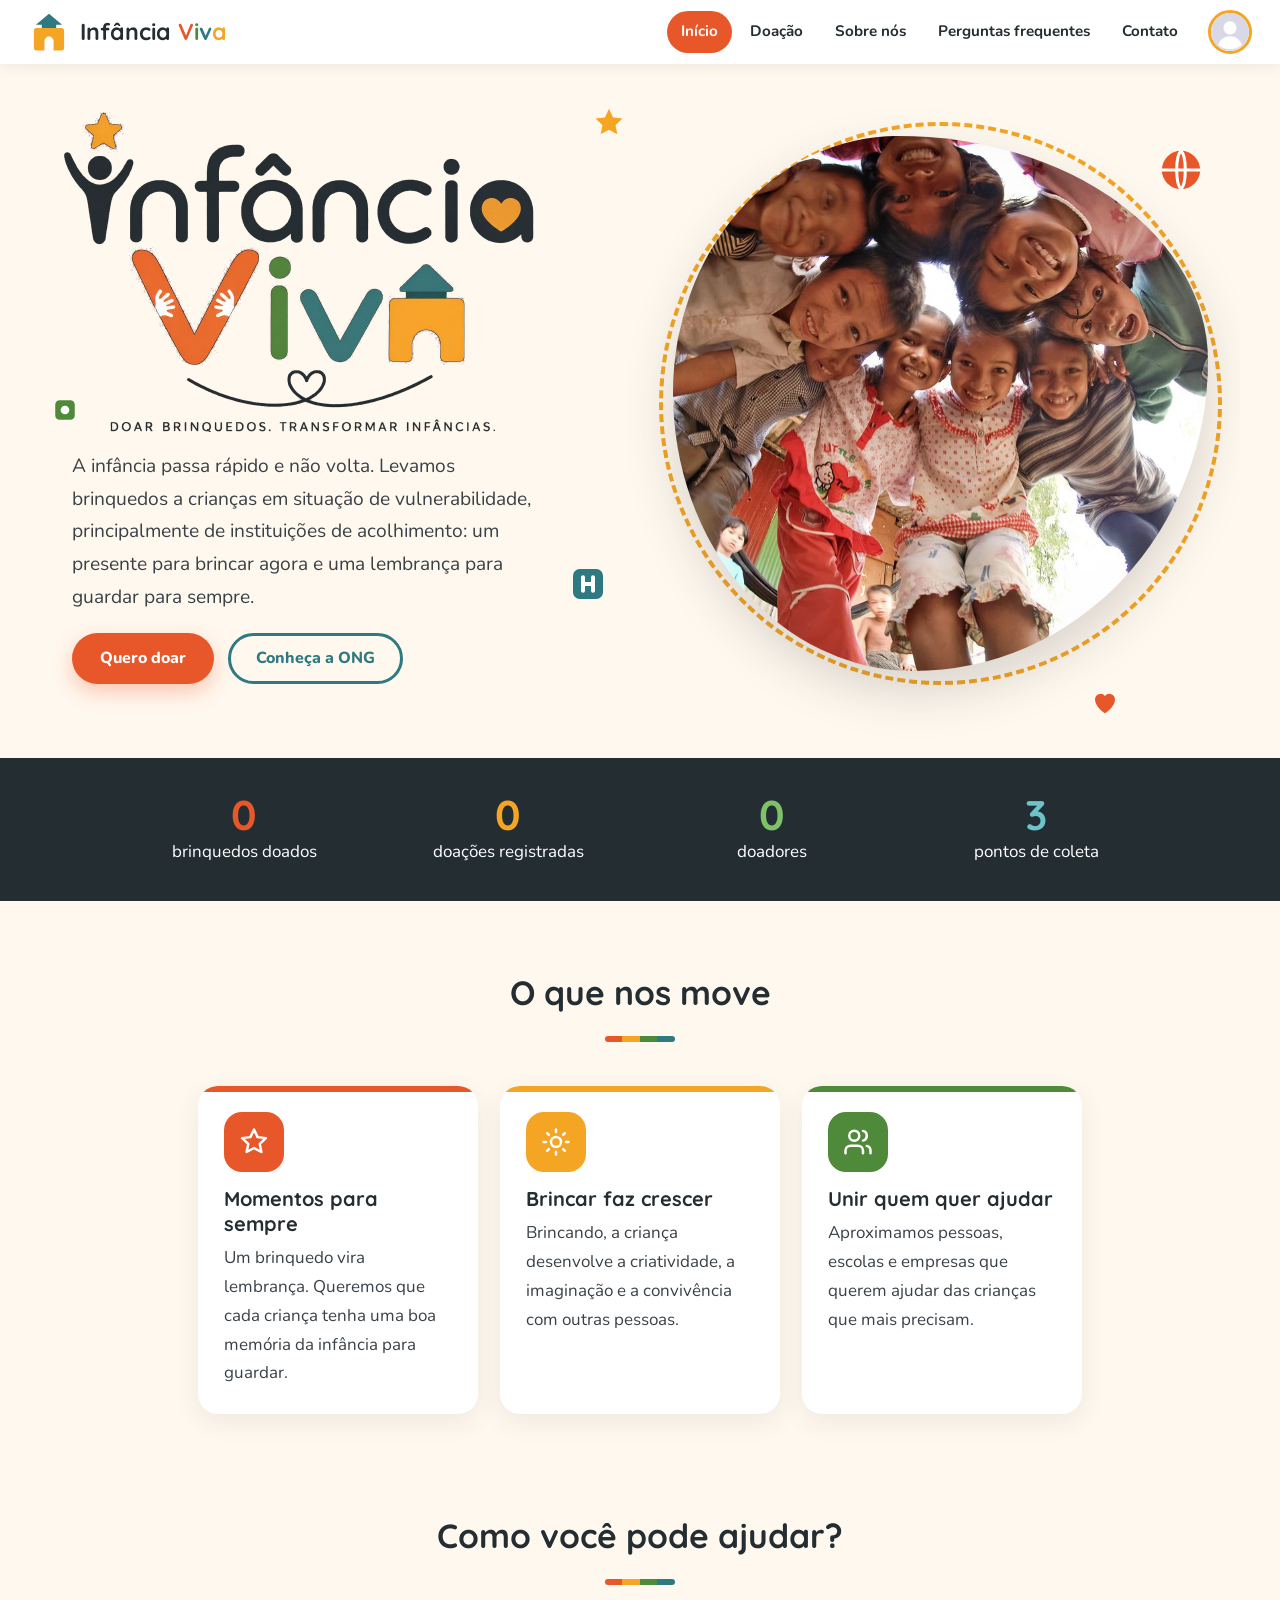
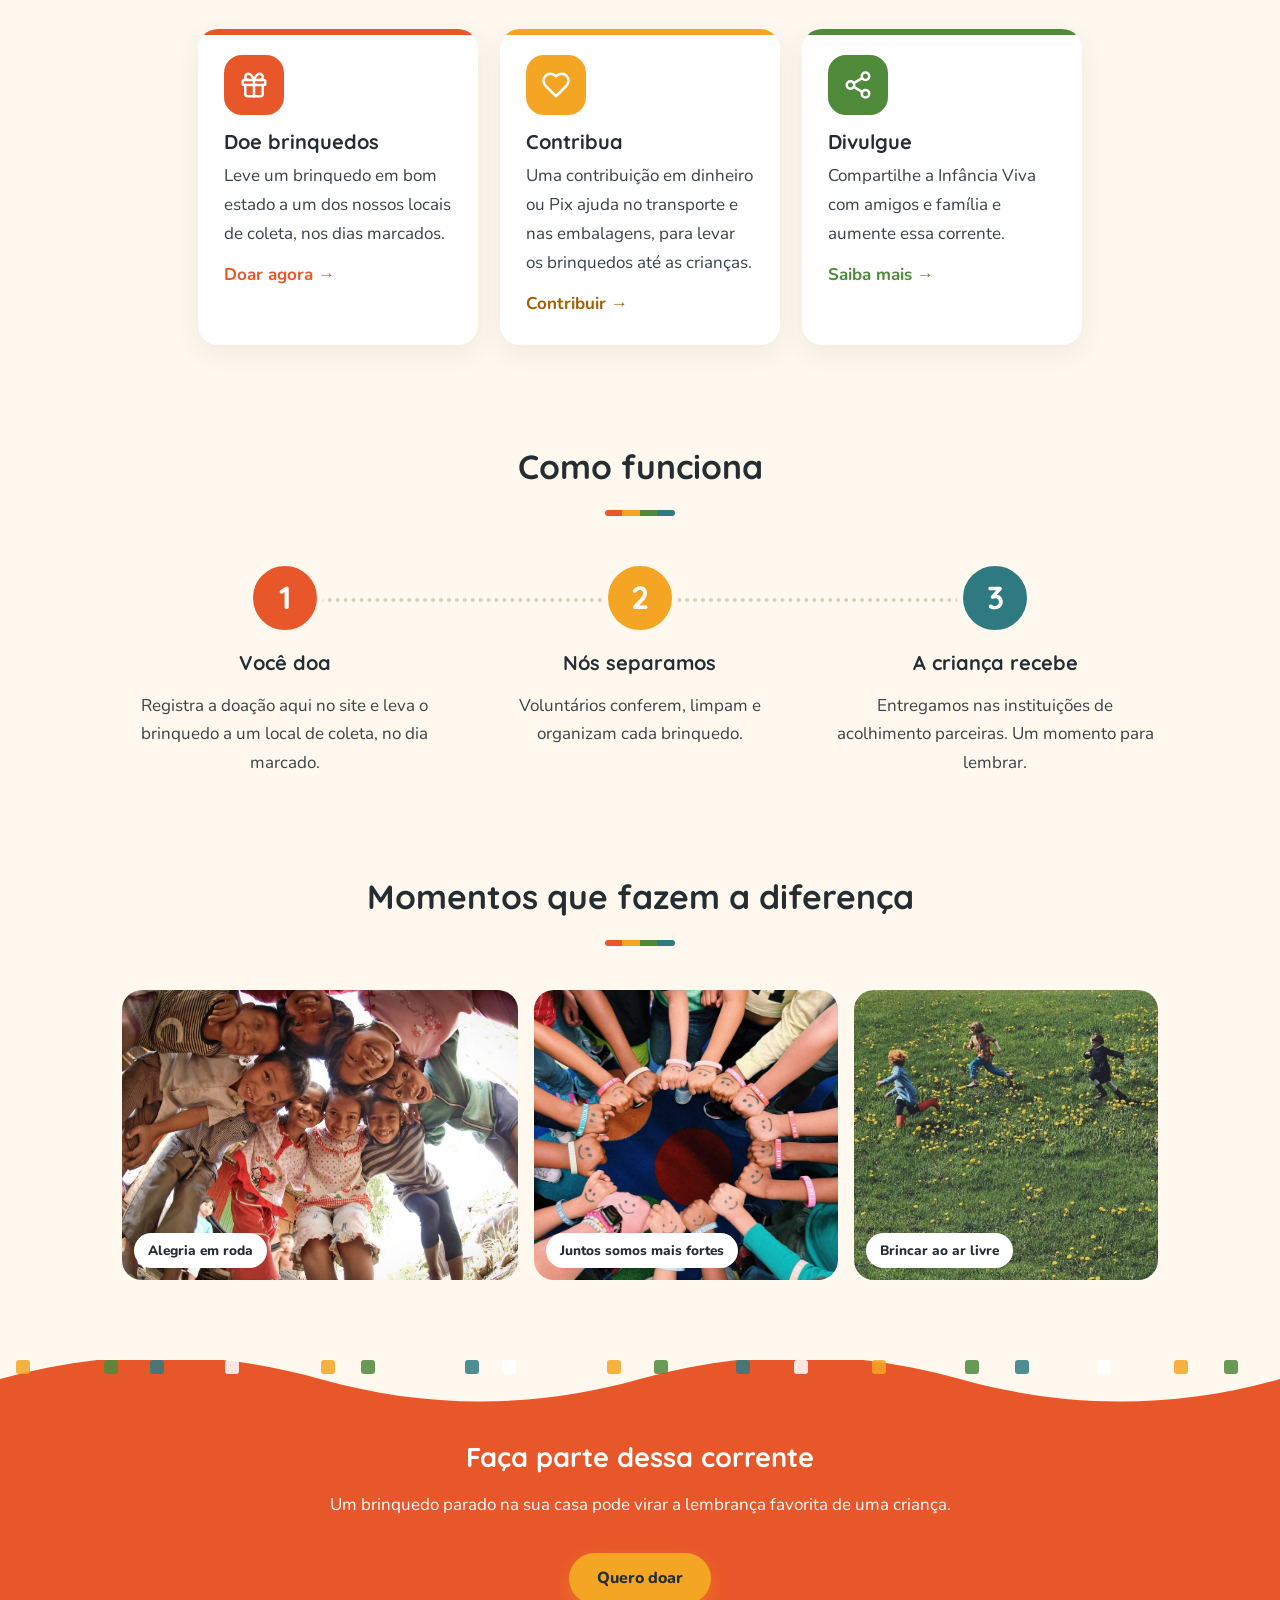
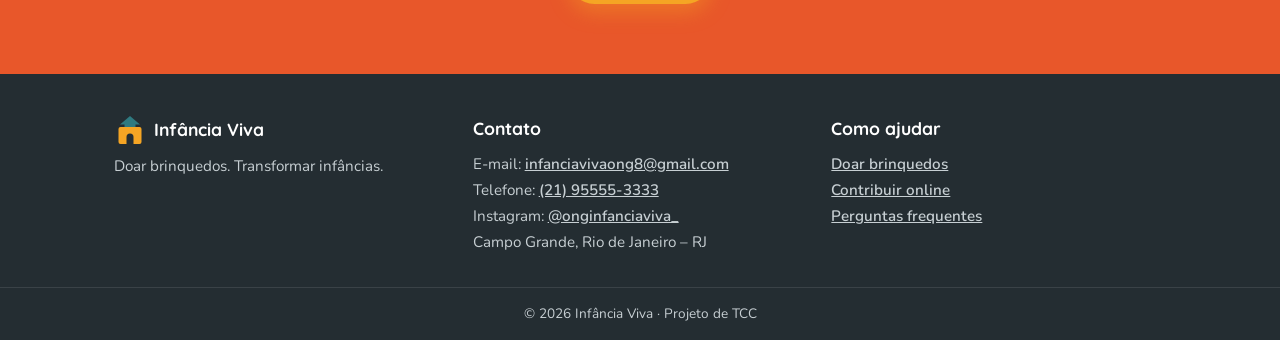
==== commit 6fb70805: "Estoque mostra as doações que ainda não chegaram Lista "Aguardando chegada" na página do estoque com" ====
--- a/index.html
+++ b/index.html
@@ -4,7 +4,7 @@
     <meta charset="UTF-8">
     <meta name="viewport" content="width=device-width, initial-scale=1">
     <title>Início - Infância Viva</title>
-    <link rel="stylesheet" href="estilo.css?v=12">
+    <link rel="stylesheet" href="estilo.css?v=13">
     <link rel="icon" href="favicon.svg" type="image/svg+xml">
     <link rel="preconnect" href="https://fonts.googleapis.com">
     <link rel="stylesheet" href="https://fonts.googleapis.com/css2?family=Quicksand:wght@600;700&family=Nunito:wght@400;600;700;800&display=swap">
--- a/estilo.css
+++ b/estilo.css
@@ -663,6 +663,8 @@
 .filtros a:hover { background:#fff1dc; }
 .filtros a.ativo { background:var(--escuro); color:#fff; }
 .faixas { color:var(--suave); margin:0 0 8px; }
+.painel-caixa h2.sub-titulo { margin:18px 0 4px; font-size:1.1rem; }
+.painel-caixa h2.sub-titulo small { color:var(--suave); font-weight:600; }
 td small.sub { display:block; color:var(--suave); font-size:.8rem; }
 a.acao.acao-receber { background:#e6f2e1; color:var(--verde); }
 a.acao.acao-receber:hover { background:var(--verde); color:#fff; }
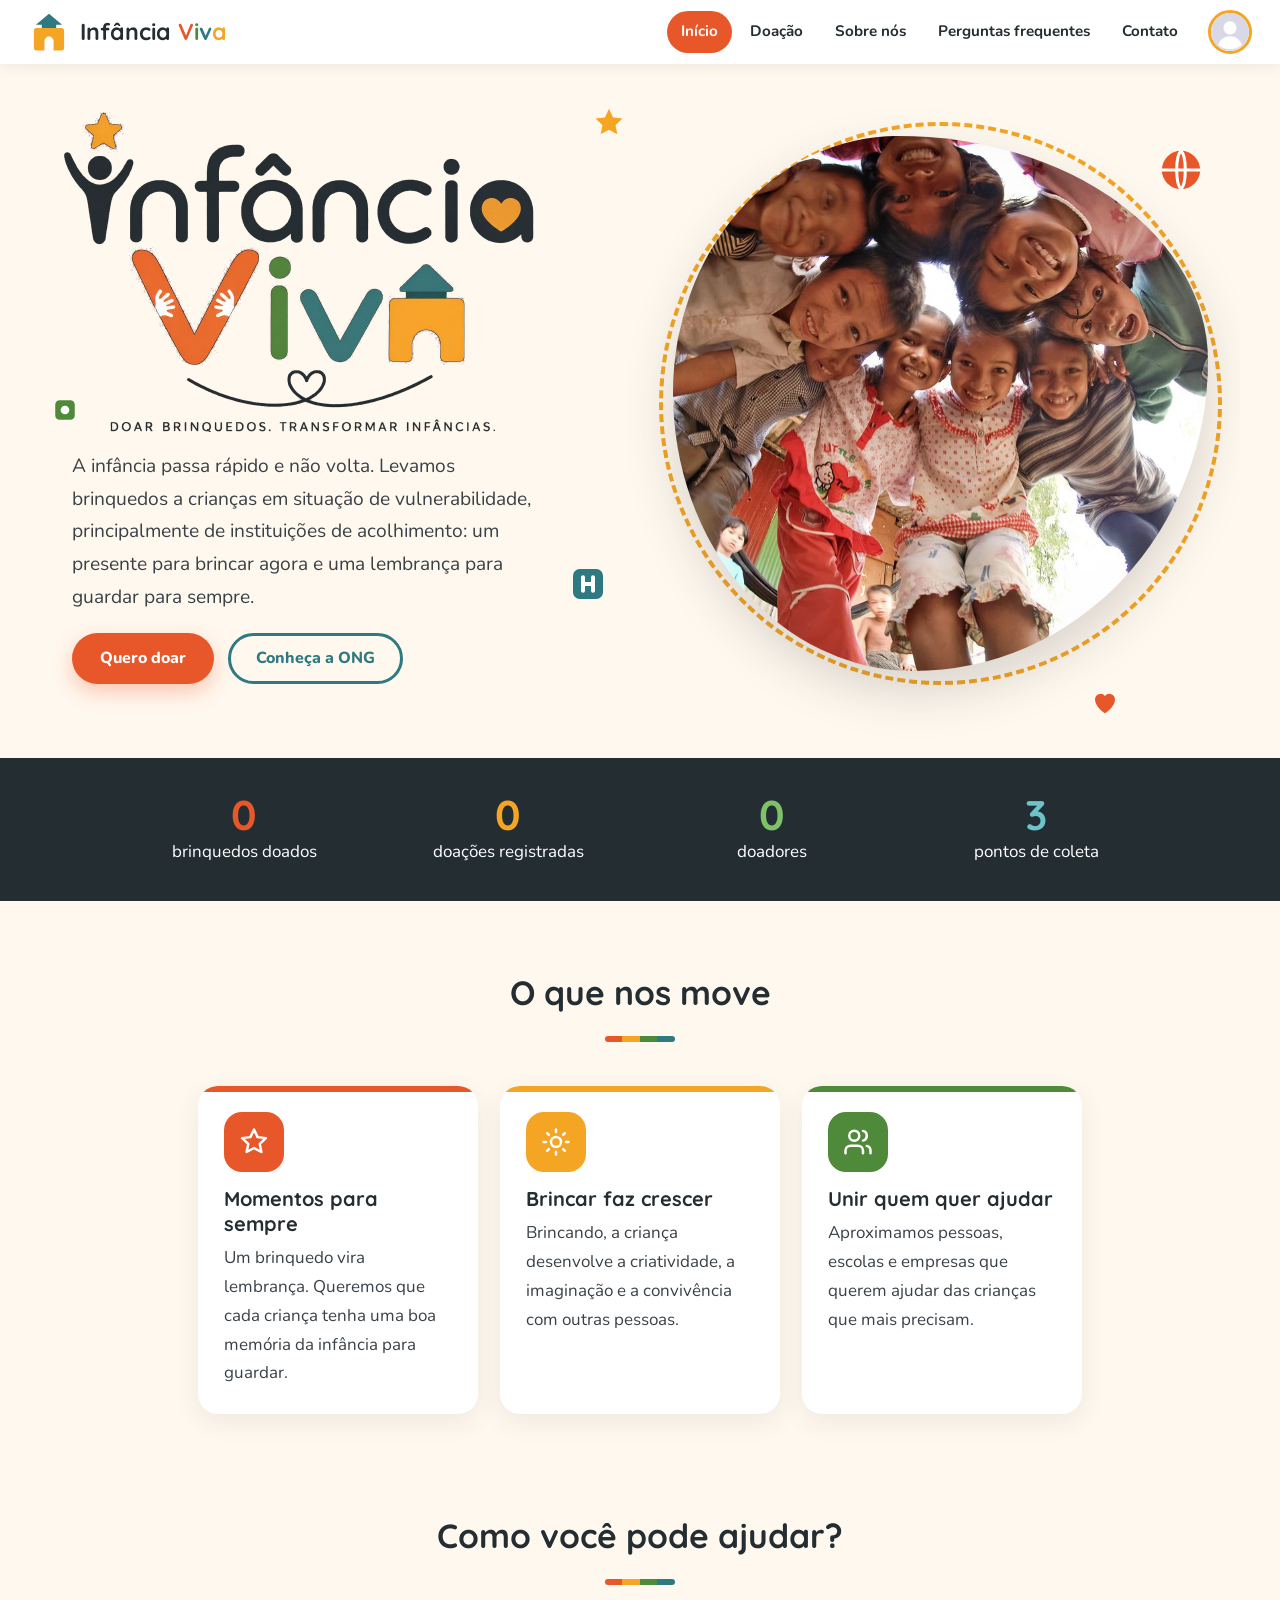
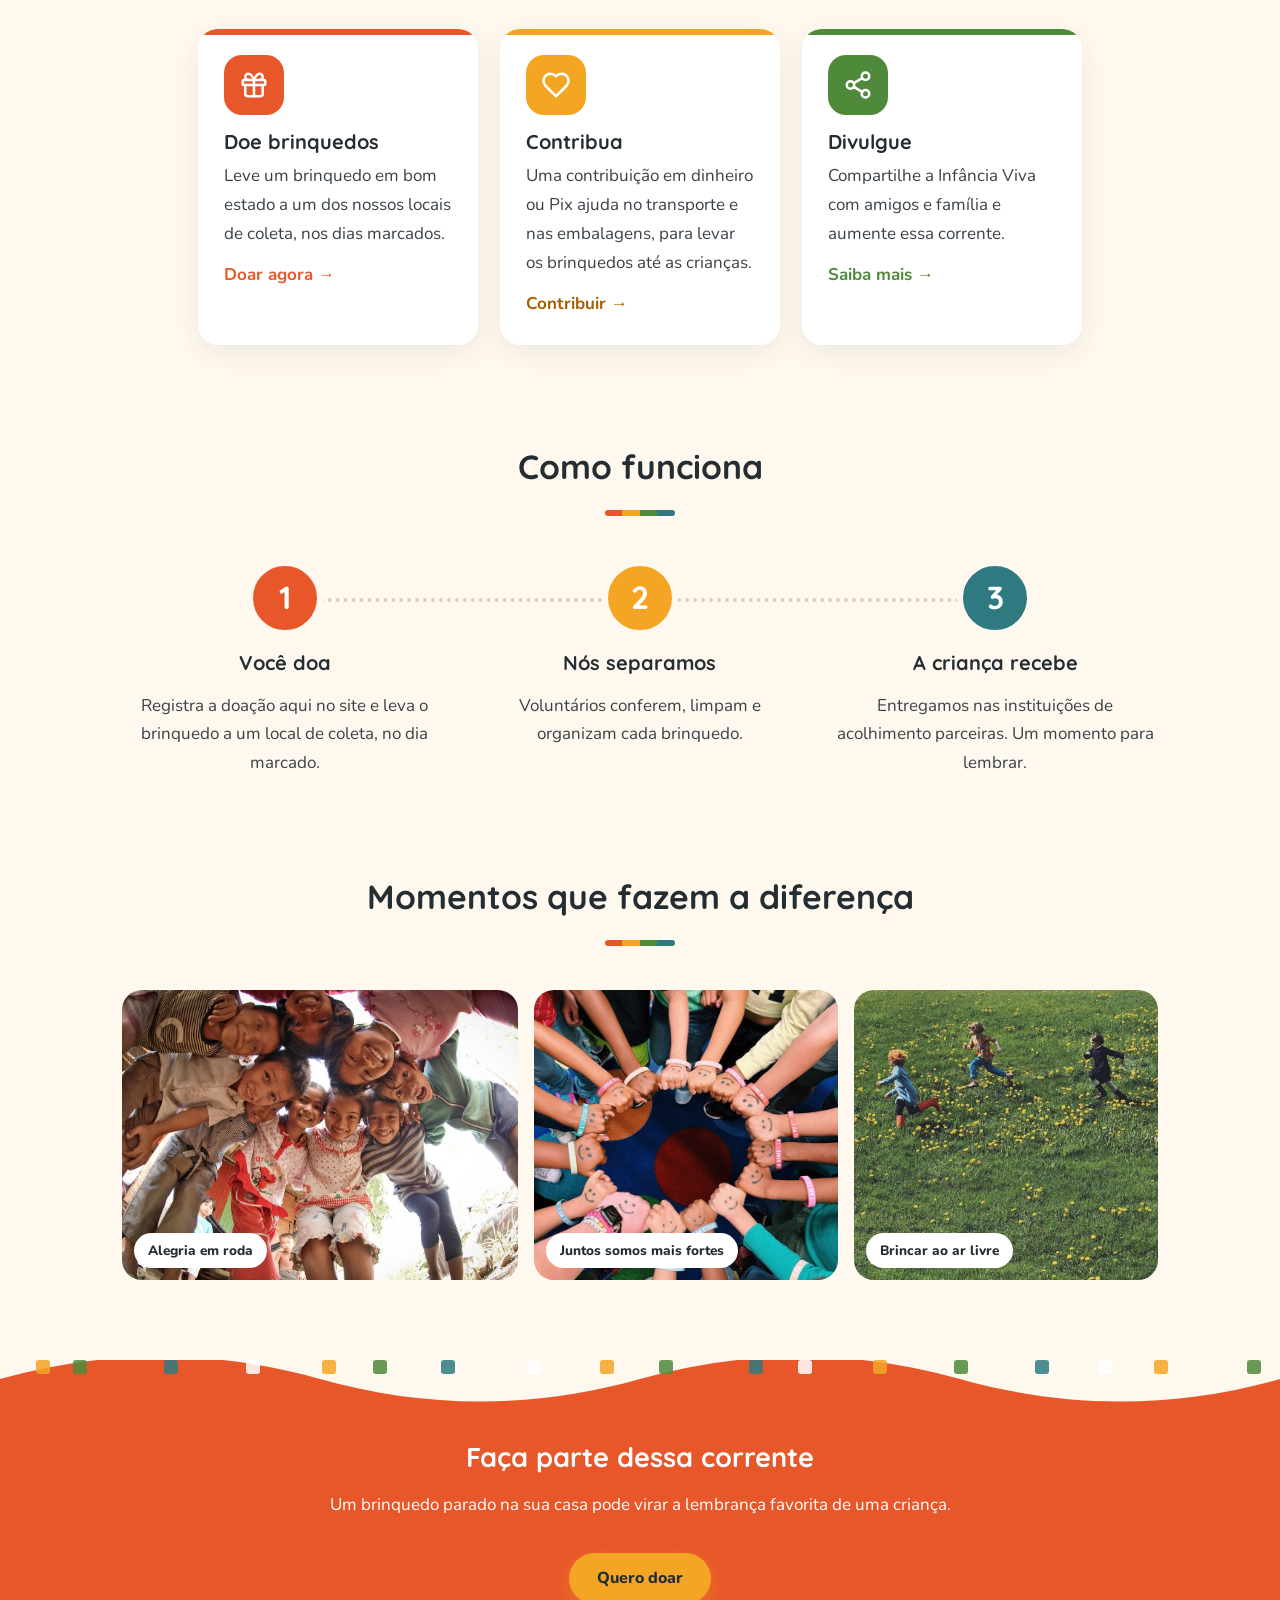
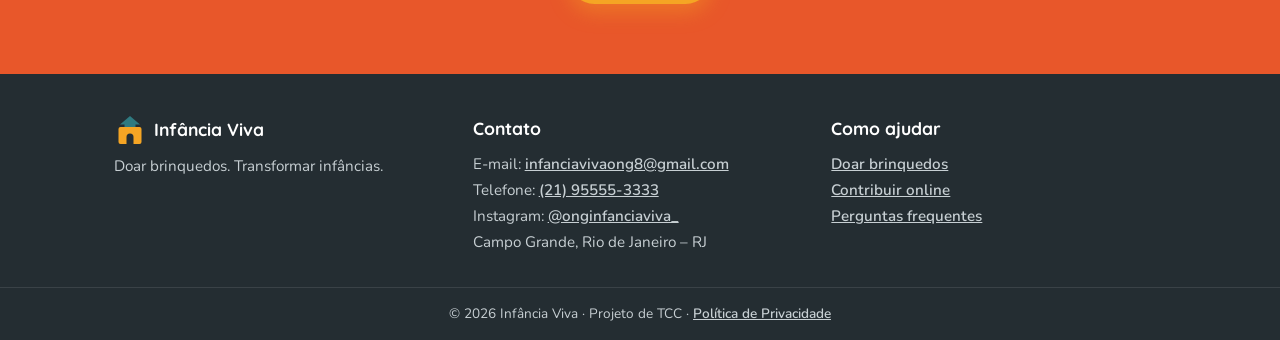
==== commit a0c48b8d: "Esqueci minha senha, dados da conta, privacidade e ajustes na doação - "Esqueci minha senha" com lin" ====
--- a/index.html
+++ b/index.html
@@ -4,7 +4,7 @@
     <meta charset="UTF-8">
     <meta name="viewport" content="width=device-width, initial-scale=1">
     <title>Início - Infância Viva</title>
-    <link rel="stylesheet" href="estilo.css?v=13">
+    <link rel="stylesheet" href="estilo.css?v=14">
     <link rel="icon" href="favicon.svg" type="image/svg+xml">
     <link rel="preconnect" href="https://fonts.googleapis.com">
     <link rel="stylesheet" href="https://fonts.googleapis.com/css2?family=Quicksand:wght@600;700&family=Nunito:wght@400;600;700;800&display=swap">
@@ -148,8 +148,8 @@
             <p><a href="doacao_brinquedo.php">Doar brinquedos</a><br><a href="pagamento.html">Contribuir online</a><br><a href="faq.html">Perguntas frequentes</a></p>
         </div>
     </div>
-    <p class="rodape-final">© 2026 Infância Viva · Projeto de TCC</p>
+    <p class="rodape-final">© 2026 Infância Viva · Projeto de TCC · <a href="privacidade.html">Política de Privacidade</a></p>
 </footer>
-<script src="script.js?v=11"></script>
+<script src="script.js?v=12"></script>
 </body>
 </html>
--- a/estilo.css
+++ b/estilo.css
@@ -242,6 +242,21 @@
 .aviso.ok { color:var(--certo); background:#e7f4e3; }
 .aviso.erro { color:var(--erro); background:#fdecea; }
 .formulario-estreito { max-width:460px; margin:0 auto; }
+.esqueci { margin:10px 0 0; text-align:right; font-size:.95rem; }
+.caixa-mensagem { background:#fff; padding:28px; border-radius:var(--raio); box-shadow:var(--sombra); text-align:center; }
+/* Minha conta: trocar nome e senha */
+.meus-dados { display:grid; grid-template-columns:1fr 1fr; gap:20px; align-items:start; }
+.meus-dados form { margin:0; }
+.meus-dados h3 { margin:0 0 4px; }
+/* Política de Privacidade */
+.privacidade { display:grid; gap:14px; margin-top:16px; }
+.privacidade section { background:#fff; border-radius:var(--raio); padding:20px 26px; box-shadow:var(--sombra); border-left:6px solid var(--azul); }
+.privacidade section:nth-child(4n+2) { border-left-color:var(--vermelho); }
+.privacidade section:nth-child(4n+3) { border-left-color:var(--amarelo); }
+.privacidade section:nth-child(4n+4) { border-left-color:var(--verde); }
+.privacidade h2 { margin:0 0 8px; font-size:1.3rem; }
+.privacidade p, .privacidade ul { margin:6px 0 0; }
+.privacidade li { margin-bottom:6px; }
 /* campos preenchidos com os dados da conta */
 .aviso-preenchido {
     margin:0 0 6px; padding:10px 14px; border-radius:12px; background:#eef6f6; color:var(--azul); font-weight:700; font-size:.9rem;
@@ -748,7 +763,7 @@
     .proposito { font-size:1.15rem; padding:24px 22px 22px 56px; }
     .proposito::before { left:12px; font-size:4rem; }
     .missao-visao { grid-template-columns:1fr; }
-    .escolha-doacao, .canais, .direito { grid-template-columns:1fr; }
+    .escolha-doacao, .canais, .direito, .meus-dados { grid-template-columns:1fr; }
     .direito { gap:24px; }
     .abas-doacao a { padding:10px 8px; font-size:.9rem; white-space:nowrap; }
     .abas-doacao a svg { display:none; }
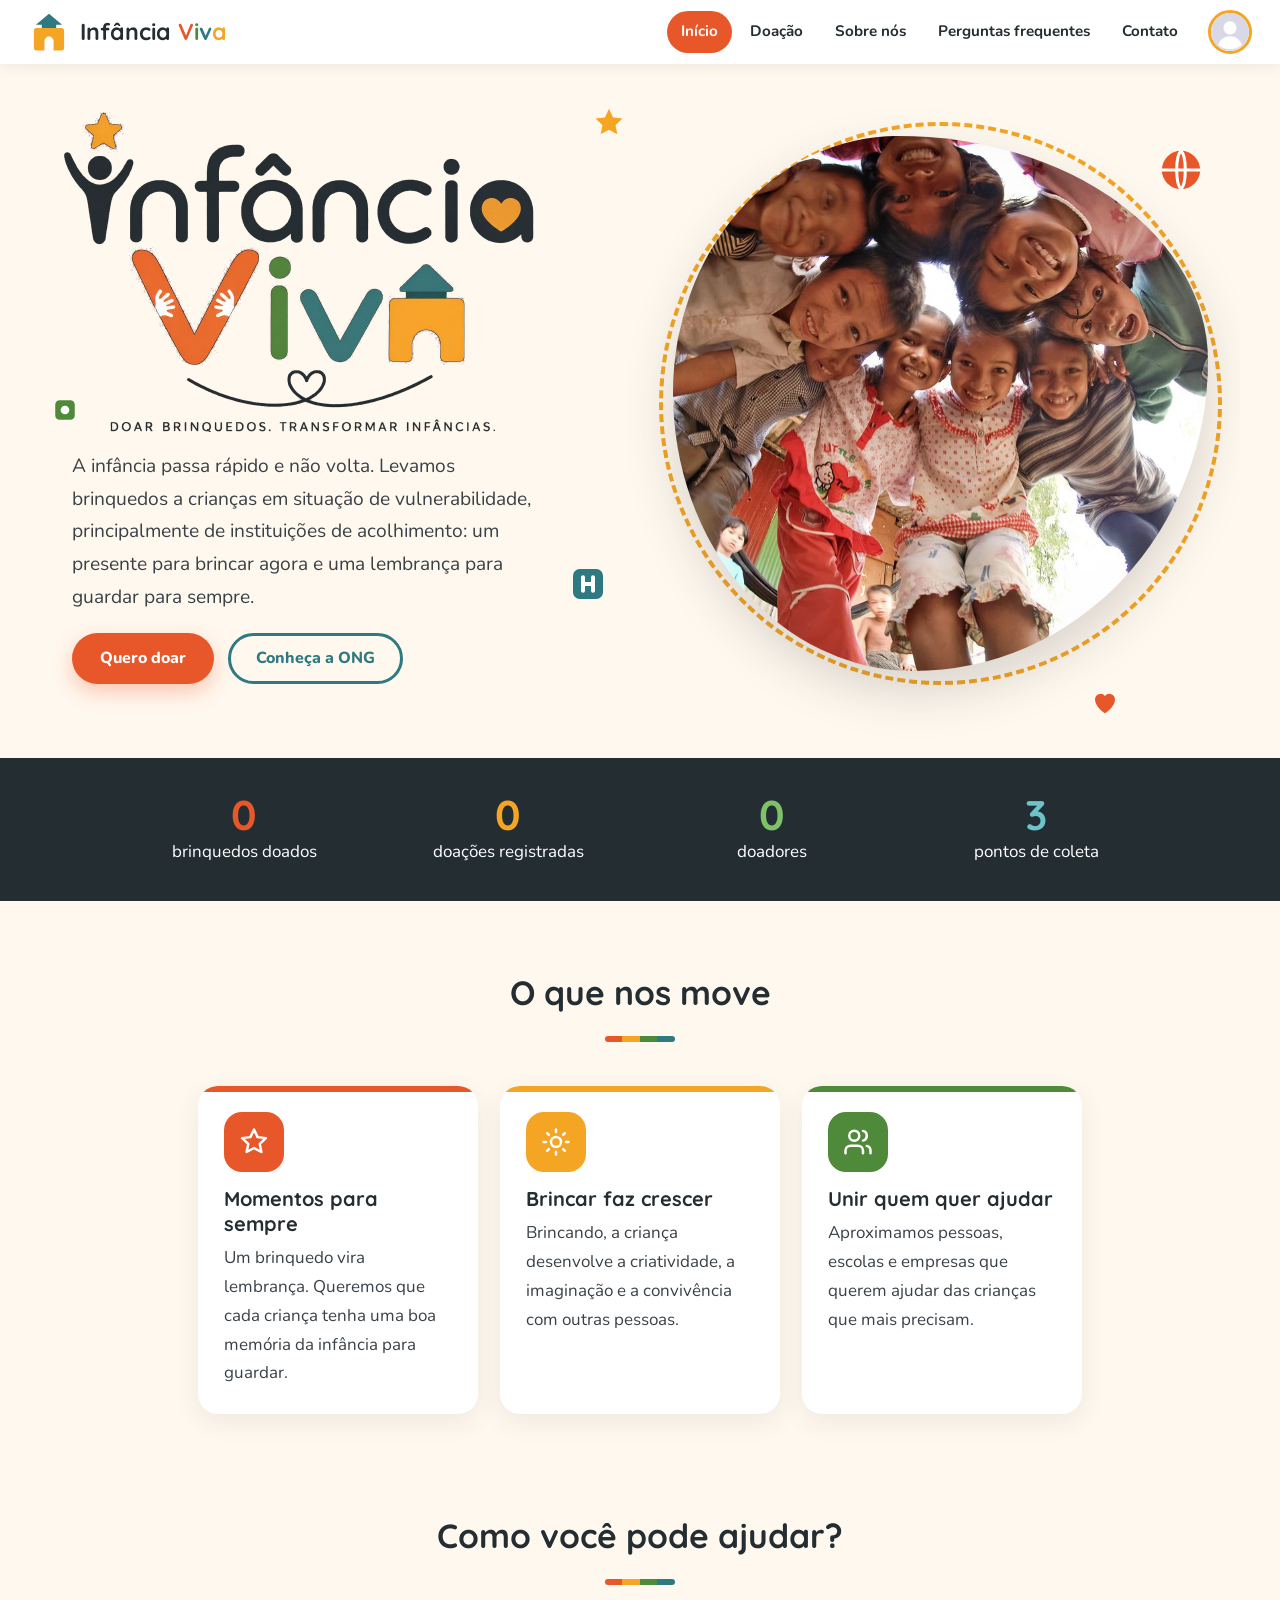
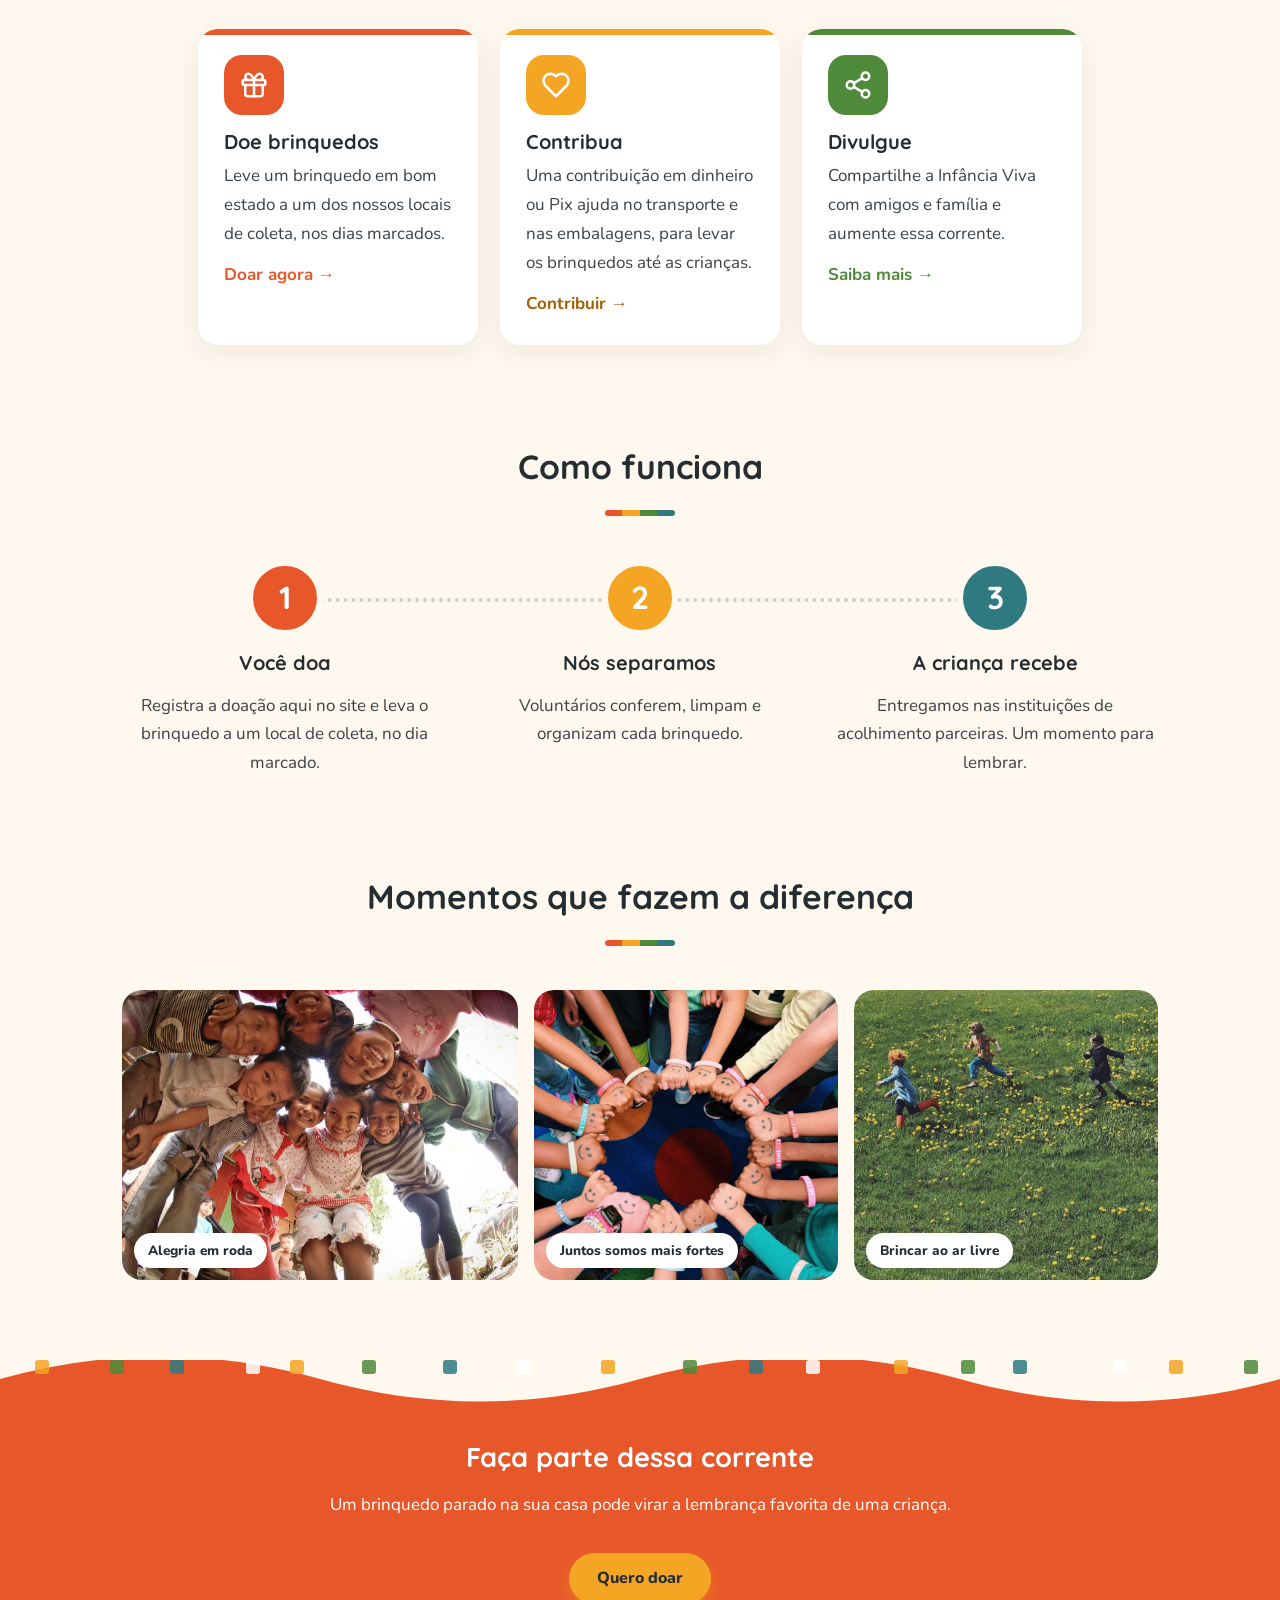
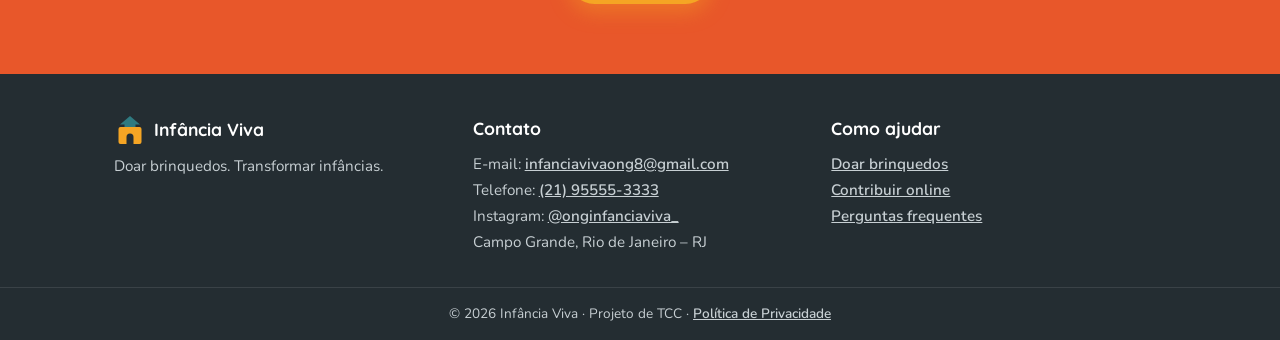
==== commit fb6480c8: "Minha conta reorganizada em abas Cartão do topo com foto, nome e botão de doar; aba "Minhas doações"" ====
--- a/index.html
+++ b/index.html
@@ -4,7 +4,7 @@
     <meta charset="UTF-8">
     <meta name="viewport" content="width=device-width, initial-scale=1">
     <title>Início - Infância Viva</title>
-    <link rel="stylesheet" href="estilo.css?v=14">
+    <link rel="stylesheet" href="estilo.css?v=16">
     <link rel="icon" href="favicon.svg" type="image/svg+xml">
     <link rel="preconnect" href="https://fonts.googleapis.com">
     <link rel="stylesheet" href="https://fonts.googleapis.com/css2?family=Quicksand:wght@600;700&family=Nunito:wght@400;600;700;800&display=swap">
@@ -150,6 +150,6 @@
     </div>
     <p class="rodape-final">© 2026 Infância Viva · Projeto de TCC · <a href="privacidade.html">Política de Privacidade</a></p>
 </footer>
-<script src="script.js?v=12"></script>
+<script src="script.js?v=13"></script>
 </body>
 </html>
--- a/estilo.css
+++ b/estilo.css
@@ -244,10 +244,71 @@
 .formulario-estreito { max-width:460px; margin:0 auto; }
 .esqueci { margin:10px 0 0; text-align:right; font-size:.95rem; }
 .caixa-mensagem { background:#fff; padding:28px; border-radius:var(--raio); box-shadow:var(--sombra); text-align:center; }
-/* Minha conta: trocar nome e senha */
-.meus-dados { display:grid; grid-template-columns:1fr 1fr; gap:20px; align-items:start; }
-.meus-dados form { margin:0; }
-.meus-dados h3 { margin:0 0 4px; }
+/* ===== Minha conta ===== */
+.conta-topo {
+    display:flex; align-items:center; gap:20px; background:#fff; border-radius:var(--raio); padding:22px 26px;
+    box-shadow:var(--sombra); border-top:6px solid var(--vermelho); margin:6px 0 18px;
+}
+.conta-foto { position:relative; flex:none; width:88px; height:88px; border-radius:50%; overflow:hidden; border:3px solid var(--amarelo); }
+.conta-foto img { width:100%; height:100%; object-fit:cover; display:block; background:#fff; }
+.conta-foto span {
+    position:absolute; left:0; right:0; bottom:0; padding:3px 0 5px; text-align:center; font-size:.75rem; font-weight:800;
+    color:#fff; background:rgba(36,45,50,.65); opacity:0; transition:opacity .2s;
+}
+.conta-foto:hover span, .conta-foto:focus-visible span { opacity:1; }
+.conta-quem { flex:1; min-width:0; }
+.conta-quem h1 { margin:0; font-size:2rem; }
+.conta-quem p { margin:4px 0 0; color:var(--suave); overflow-wrap:anywhere; }
+.conta-topo .botao { margin:0; flex:none; }
+/* abas (o JavaScript liga; sem ele as duas partes aparecem uma embaixo da outra) */
+.abas-conta { display:none; gap:6px; background:#fff; padding:6px; border-radius:999px; box-shadow:var(--sombra); margin:0 0 20px; }
+.com-abas .abas-conta { display:grid; grid-template-columns:1fr 1fr; }
+.abas-conta button { margin:0; background:none; color:var(--escuro); box-shadow:none; padding:11px 16px; }
+.abas-conta button:hover { background:var(--creme); color:var(--escuro); transform:none; }
+.abas-conta button[aria-selected="true"] { background:var(--vermelho); color:#fff; }
+.com-abas .aba-conta { display:none; }
+.com-abas .aba-conta.ativa { display:block; animation:surgir .25s ease-out; }
+@keyframes surgir { from { opacity:0; transform:translateY(6px); } to { opacity:1; transform:none; } }
+.aba-conta > h2 { margin:26px 0 10px; font-size:1.35rem; }
+/* resumo em números */
+.conta-numeros { display:grid; grid-template-columns:repeat(4, 1fr); gap:12px; }
+.conta-numeros div {
+    background:#fff; border-radius:16px; padding:16px 14px; text-align:center; box-shadow:var(--sombra);
+    color:var(--suave); font-size:.88rem; line-height:1.35;
+}
+.conta-numeros strong { display:block; font-family:"Quicksand", sans-serif; font-size:1.7rem; margin-bottom:2px; color:var(--vermelho); }
+.conta-numeros div:nth-child(2) strong { color:var(--verde); }
+.conta-numeros div:nth-child(3) strong { color:var(--azul); }
+.conta-numeros div:nth-child(4) strong { color:var(--amarelo-texto); }
+/* listas do histórico */
+.conta-lista { list-style:none; margin:0; padding:0; background:#fff; border-radius:var(--raio); box-shadow:var(--sombra); overflow:hidden; }
+.conta-lista li { display:flex; align-items:center; justify-content:space-between; gap:16px; padding:14px 20px; border-bottom:1px solid var(--borda); }
+.conta-lista li:last-child { border-bottom:none; }
+.item-principal { min-width:0; }
+.item-principal strong { display:block; color:var(--escuro); }
+.item-principal span, .item-principal small { display:block; color:var(--suave); font-size:.92rem; overflow-wrap:anywhere; }
+.item-principal small { font-style:italic; }
+.item-lado { display:flex; flex-direction:column; align-items:flex-end; gap:4px; flex:none; }
+.item-lado a { font-size:.88rem; font-weight:800; }
+.item-data { color:var(--suave); white-space:nowrap; flex:none; }
+.item-principal .estrelas-mini { display:inline; color:var(--amarelo); margin-left:6px; font-size:1rem; letter-spacing:1px; }
+.situacao { flex:none; padding:4px 12px; border-radius:99px; font-size:.82rem; font-weight:800; white-space:nowrap; }
+.sit-espera { background:#fff1dc; color:var(--amarelo-texto); }
+.sit-recebida { background:#e6f2e1; color:var(--verde); }
+.sit-entregue { background:var(--azul); color:#fff; }
+.sit-neutra { background:#eef0f2; color:var(--suave); }
+.conta-vazio { text-align:center; background:#fff; border-radius:var(--raio); padding:30px 24px; box-shadow:var(--sombra); margin-top:18px; }
+.conta-vazio h2 { margin:0 0 6px; }
+.conta-vazio .botao { margin:12px 6px 0; }
+/* meus dados */
+.conta-dados { display:grid; grid-template-columns:1fr 1.2fr; gap:18px; align-items:start; }
+.conta-coluna { display:grid; gap:18px; }
+.cartao-dados { margin:0; }
+.cartao-dados h2 { margin:0 0 4px; font-size:1.25rem; }
+.cartao-dados label:first-of-type { margin-top:10px; }
+.senha-dupla { display:grid; grid-template-columns:1fr 1fr; gap:12px; }
+.cartao-dados .avatares { display:grid; grid-template-columns:repeat(7, 1fr); gap:6px; }
+.cartao-dados .avatares button { width:100%; height:auto; aspect-ratio:1; max-width:46px; justify-self:center; }
 /* Política de Privacidade */
 .privacidade { display:grid; gap:14px; margin-top:16px; }
 .privacidade section { background:#fff; border-radius:var(--raio); padding:20px 26px; box-shadow:var(--sombra); border-left:6px solid var(--azul); }
@@ -763,7 +824,8 @@
     .proposito { font-size:1.15rem; padding:24px 22px 22px 56px; }
     .proposito::before { left:12px; font-size:4rem; }
     .missao-visao { grid-template-columns:1fr; }
-    .escolha-doacao, .canais, .direito, .meus-dados { grid-template-columns:1fr; }
+    .escolha-doacao, .canais, .direito, .conta-dados { grid-template-columns:1fr; }
+    .conta-numeros { grid-template-columns:repeat(2, 1fr); }
     .direito { gap:24px; }
     .abas-doacao a { padding:10px 8px; font-size:.9rem; white-space:nowrap; }
     .abas-doacao a svg { display:none; }
@@ -778,6 +840,11 @@
     .logo svg { width:36px; height:36px; }
     .cartao { flex-basis:100%; }
     .cartoes.quatro { grid-template-columns:1fr; }
+    .conta-topo { flex-direction:column; text-align:center; padding:22px 18px; }
+    .conta-quem h1 { font-size:1.7rem; }
+    .senha-dupla { grid-template-columns:1fr; gap:0; }
+    .conta-lista li { flex-direction:column; align-items:flex-start; gap:8px; padding:14px 16px; }
+    .item-lado { flex-direction:row; align-items:center; gap:12px; }
     form { padding:20px; }
     .etapas li { font-size:.72rem; }
     .valores-rapidos { grid-template-columns:repeat(2, 1fr); }
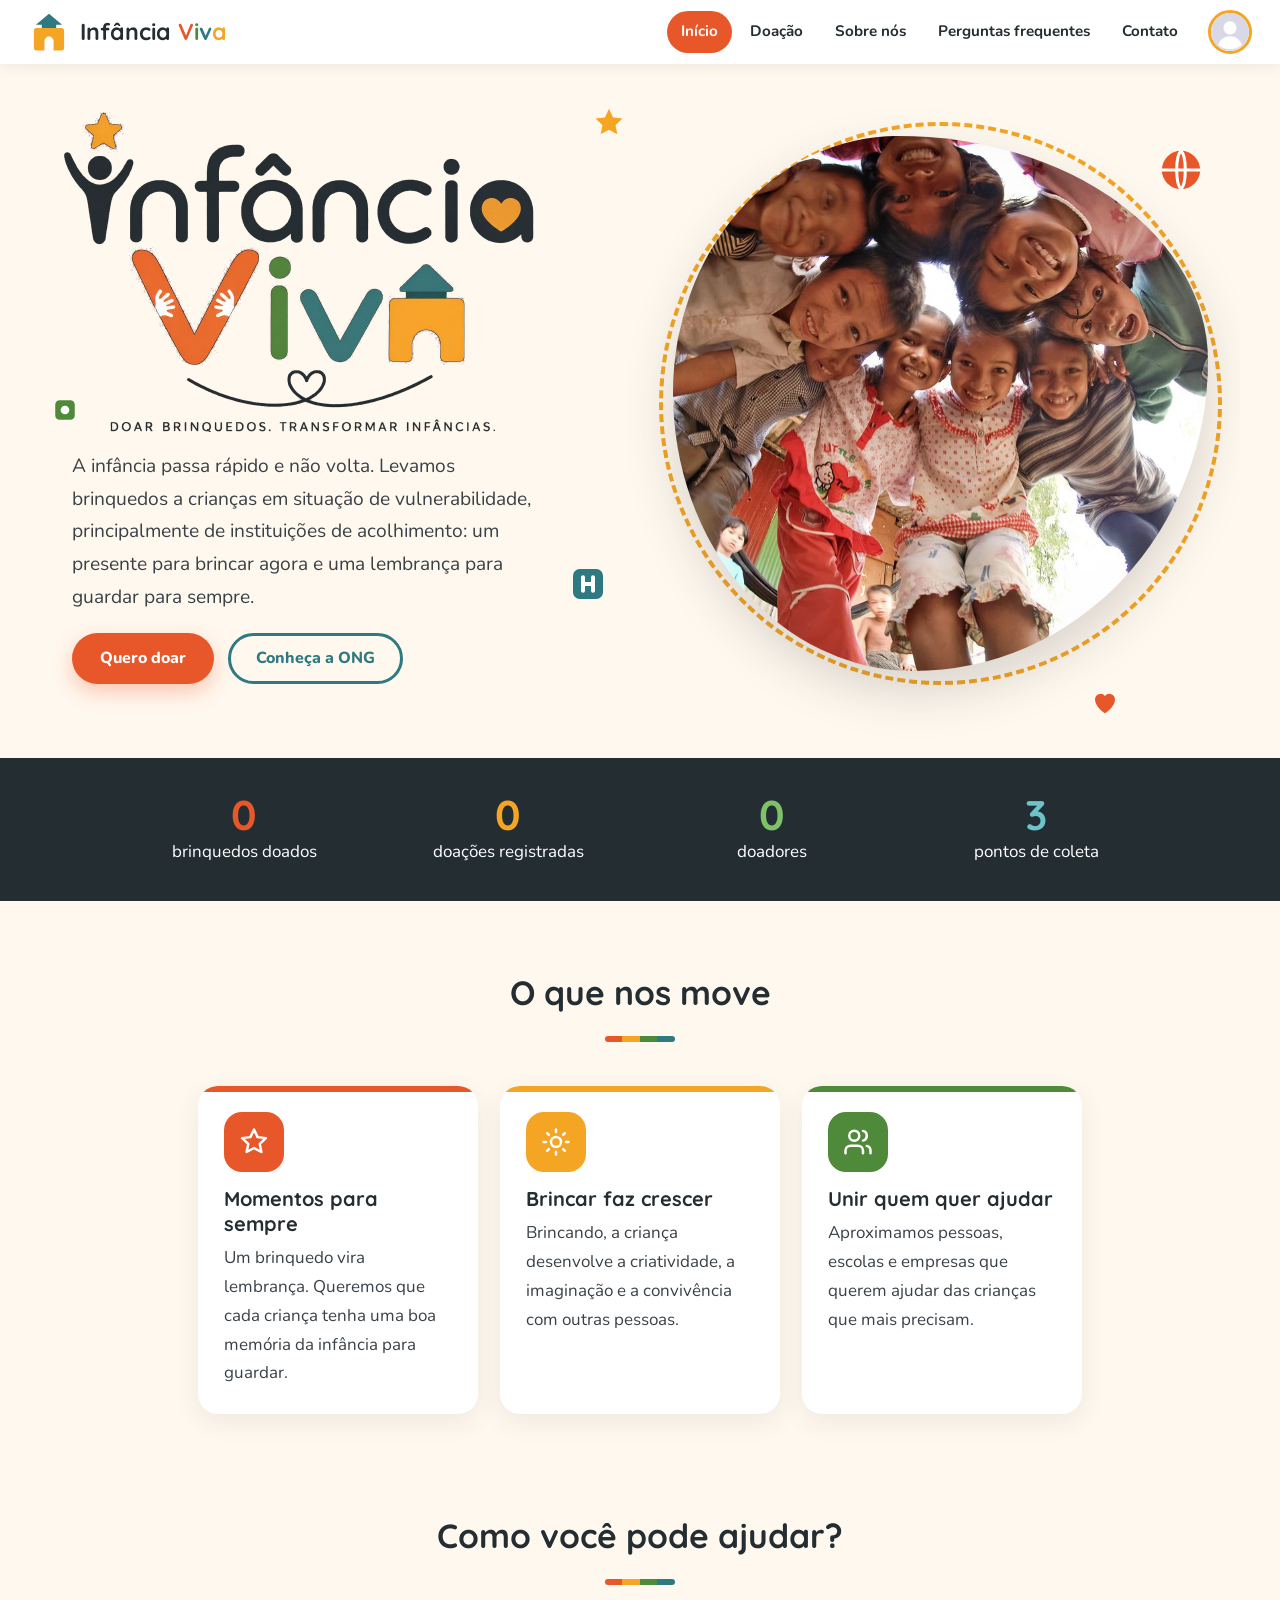
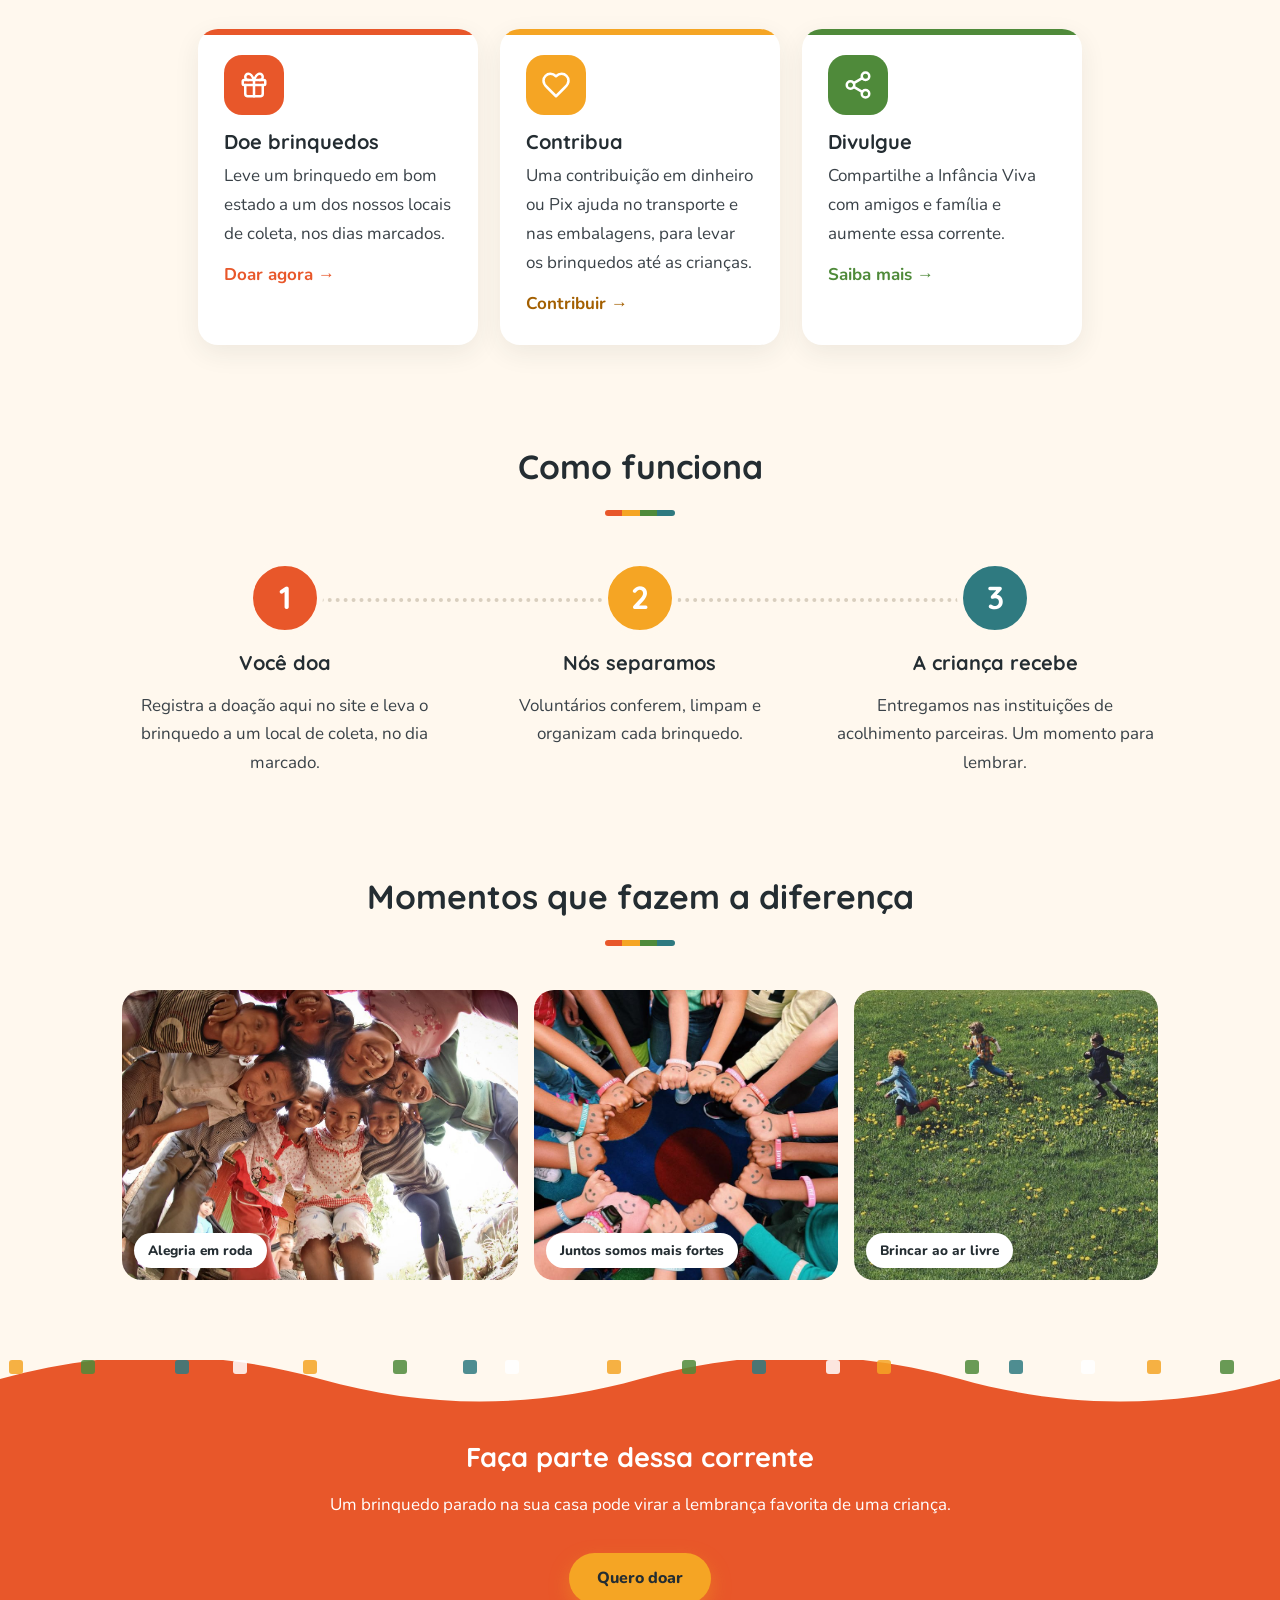
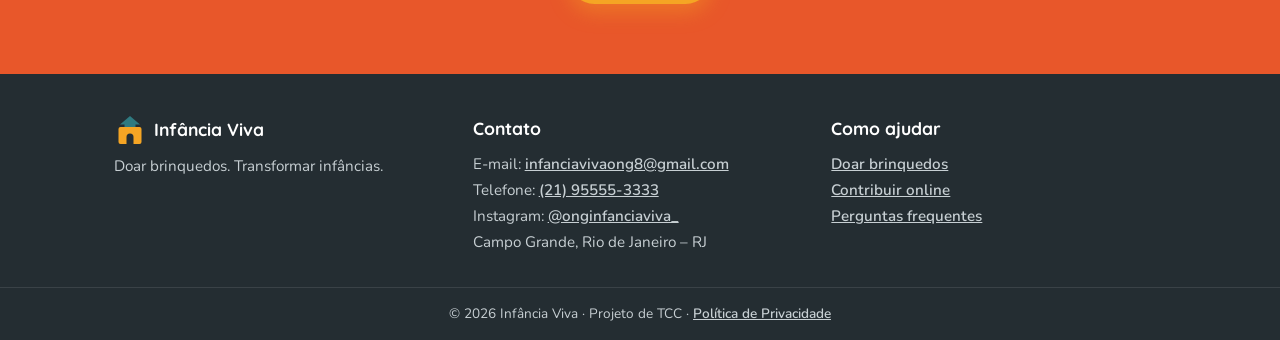
==== commit 418efeb6: "Ferramenta para gerar e apagar dados de demonstração No painel (Ferramentas de teste): cria pessoas," ====
--- a/index.html
+++ b/index.html
@@ -4,7 +4,7 @@
     <meta charset="UTF-8">
     <meta name="viewport" content="width=device-width, initial-scale=1">
     <title>Início - Infância Viva</title>
-    <link rel="stylesheet" href="estilo.css?v=16">
+    <link rel="stylesheet" href="estilo.css?v=17">
     <link rel="icon" href="favicon.svg" type="image/svg+xml">
     <link rel="preconnect" href="https://fonts.googleapis.com">
     <link rel="stylesheet" href="https://fonts.googleapis.com/css2?family=Quicksand:wght@600;700&family=Nunito:wght@400;600;700;800&display=swap">
--- a/estilo.css
+++ b/estilo.css
@@ -372,6 +372,10 @@
 .ferramentas form { display:inline-block; background:none; box-shadow:none; padding:0; margin:4px 8px 4px 0; }
 .ferramentas button.perigo { background:var(--erro); margin-top:0; font-size:14px; padding:8px 16px; box-shadow:none; }
 .ferramentas button.perigo:hover { background:#922b21; transform:none; }
+.ferramentas h3 { margin:18px 0 4px; font-size:1rem; color:var(--suave); }
+.ferramentas p { color:#999; font-size:13px; max-width:640px; }
+.ferramentas button.demo { background:var(--verde); margin-top:0; font-size:14px; padding:8px 16px; box-shadow:none; }
+.ferramentas button.demo:hover { background:#3d6e2c; transform:none; }
 
 /* ===== Rodapé ===== */
 .rodape { background:var(--escuro); color:#c7cfd3; margin-top:40px; font-size:.95rem; }
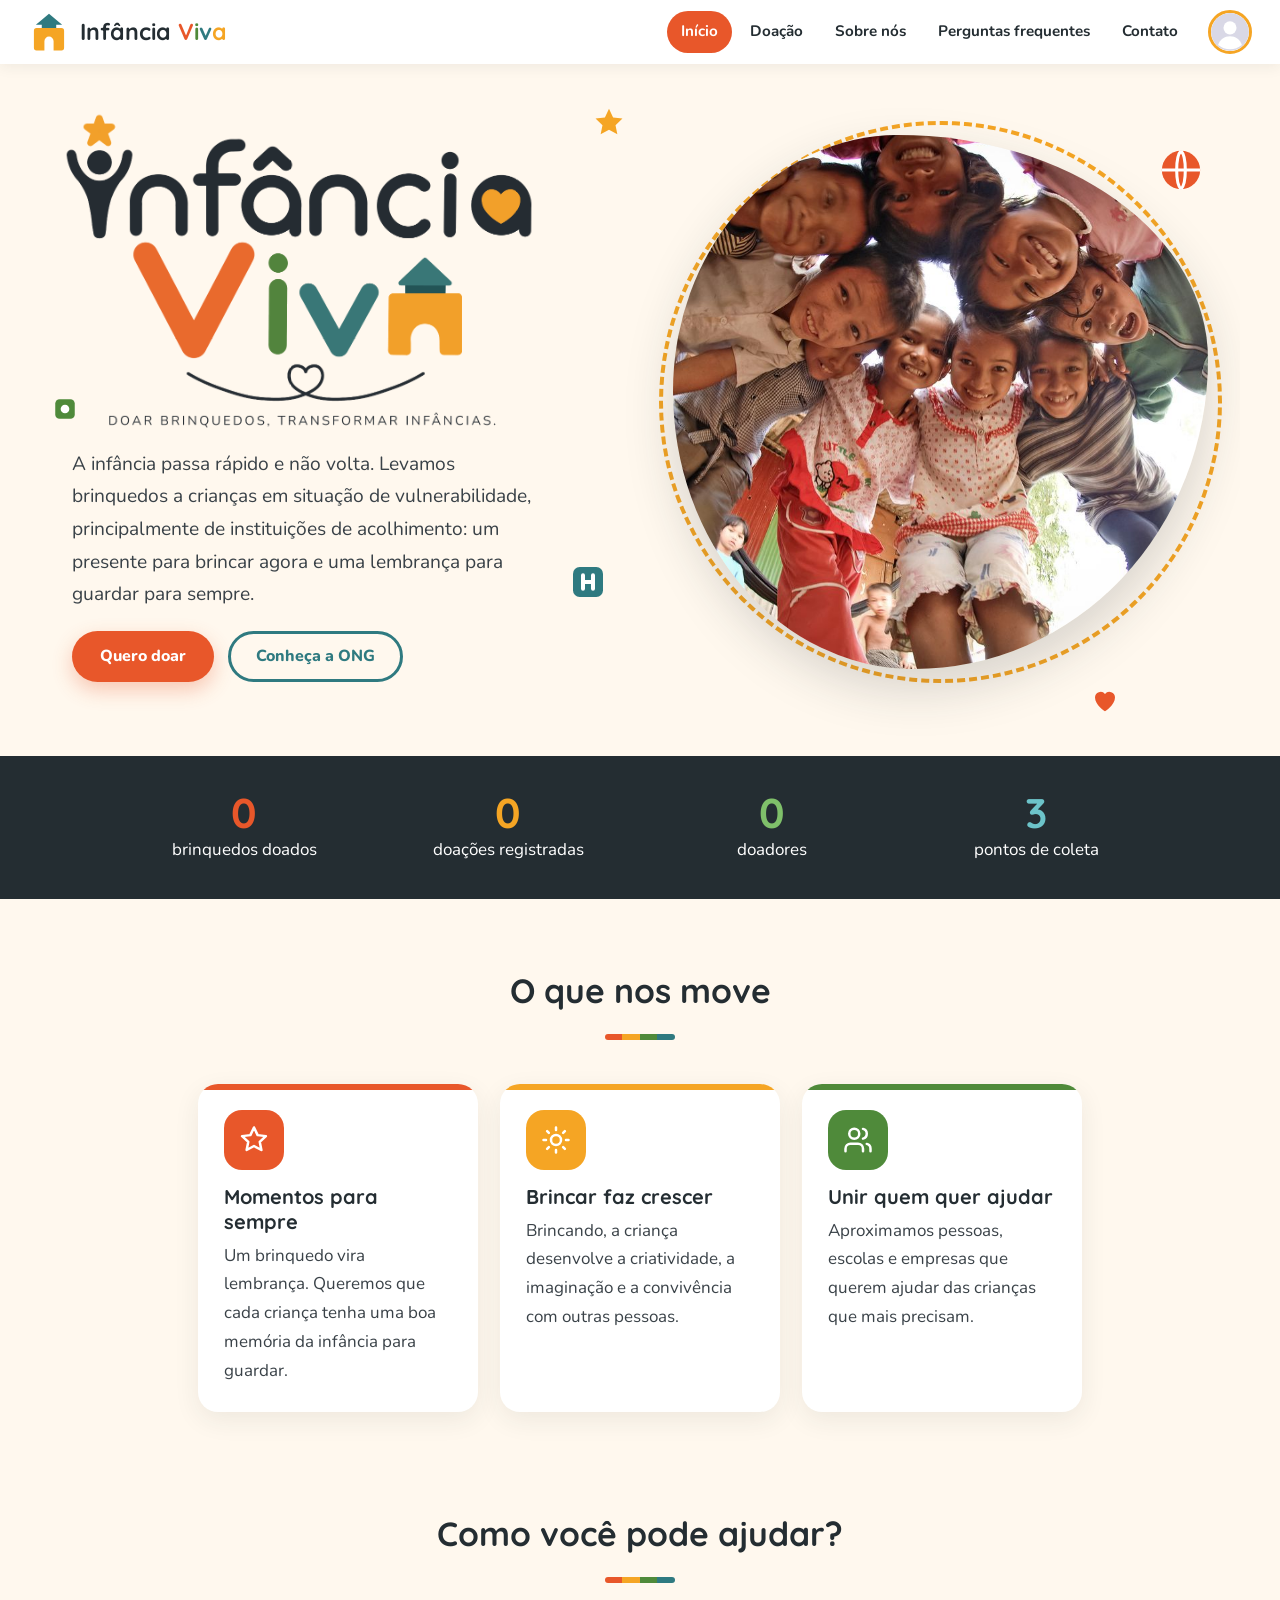
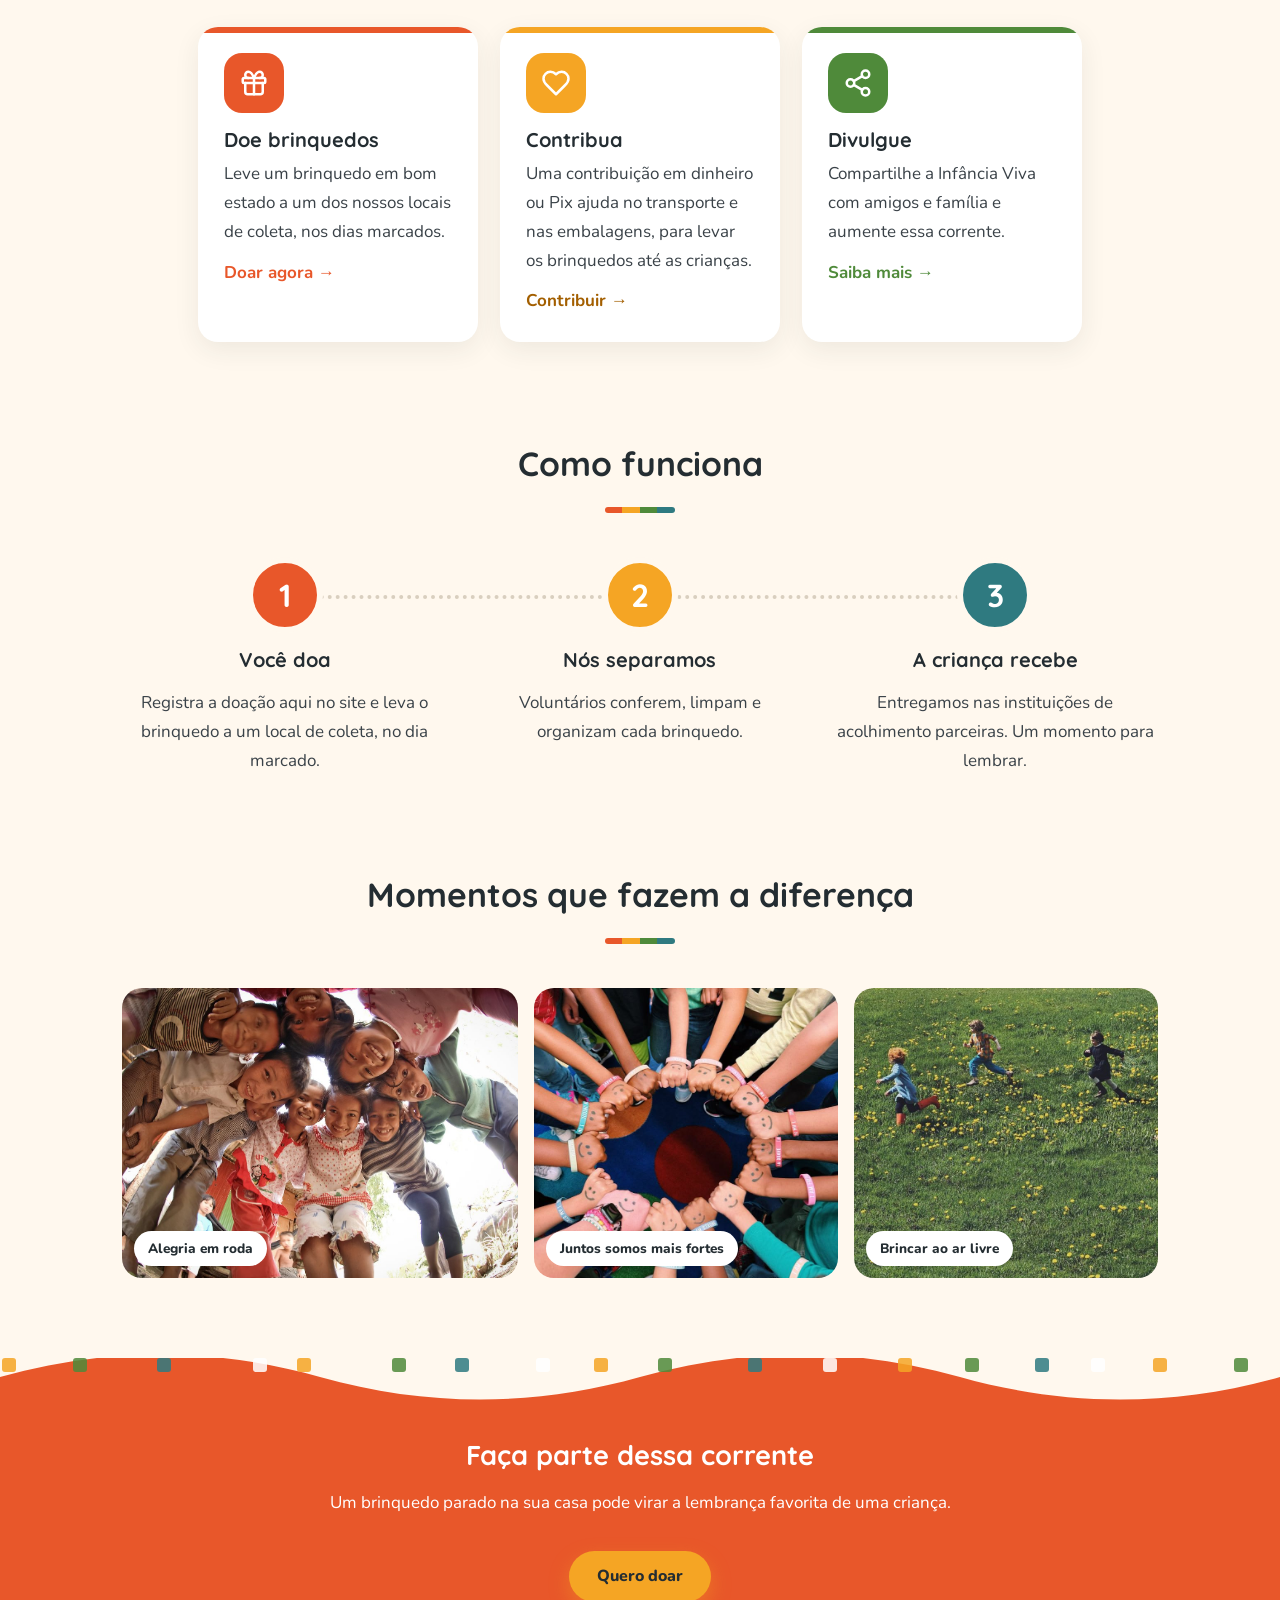
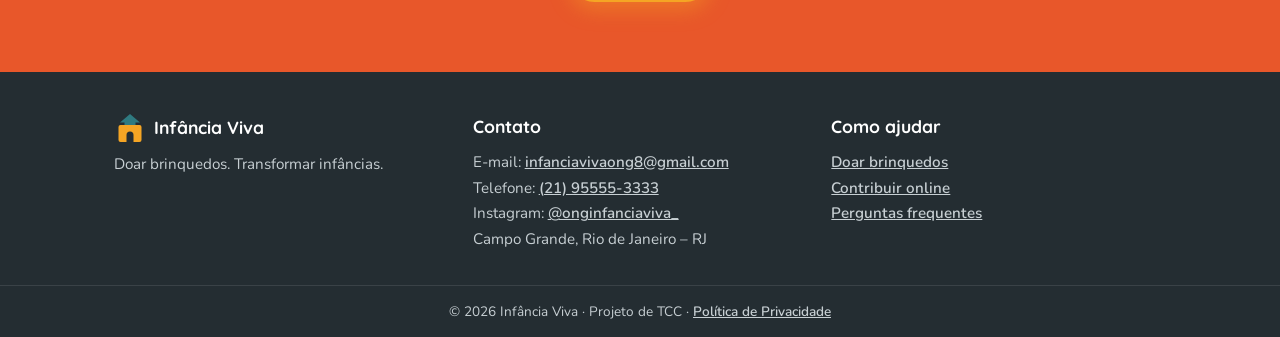
==== commit f04ddd2b: "Logo nova, com melhor qualidade Logo enviada pelo grupo, com o fundo branco removido (transparente) " ====
--- a/index.html
+++ b/index.html
@@ -24,7 +24,7 @@
 </header>
 <div class="abertura">
     <div>
-        <img class="logo-grande entra" src="imagens/logo_infancia_viva.png?v=2" alt="Infância Viva - Doar brinquedos. Transformar infâncias.">
+        <img class="logo-grande entra" src="imagens/logo_infancia_viva.png?v=3" alt="Infância Viva - Doar brinquedos. Transformar infâncias.">
         <p class="slogan entra d2">
             A infância passa rápido e não volta. Levamos brinquedos a crianças
             em situação de vulnerabilidade, principalmente de instituições de
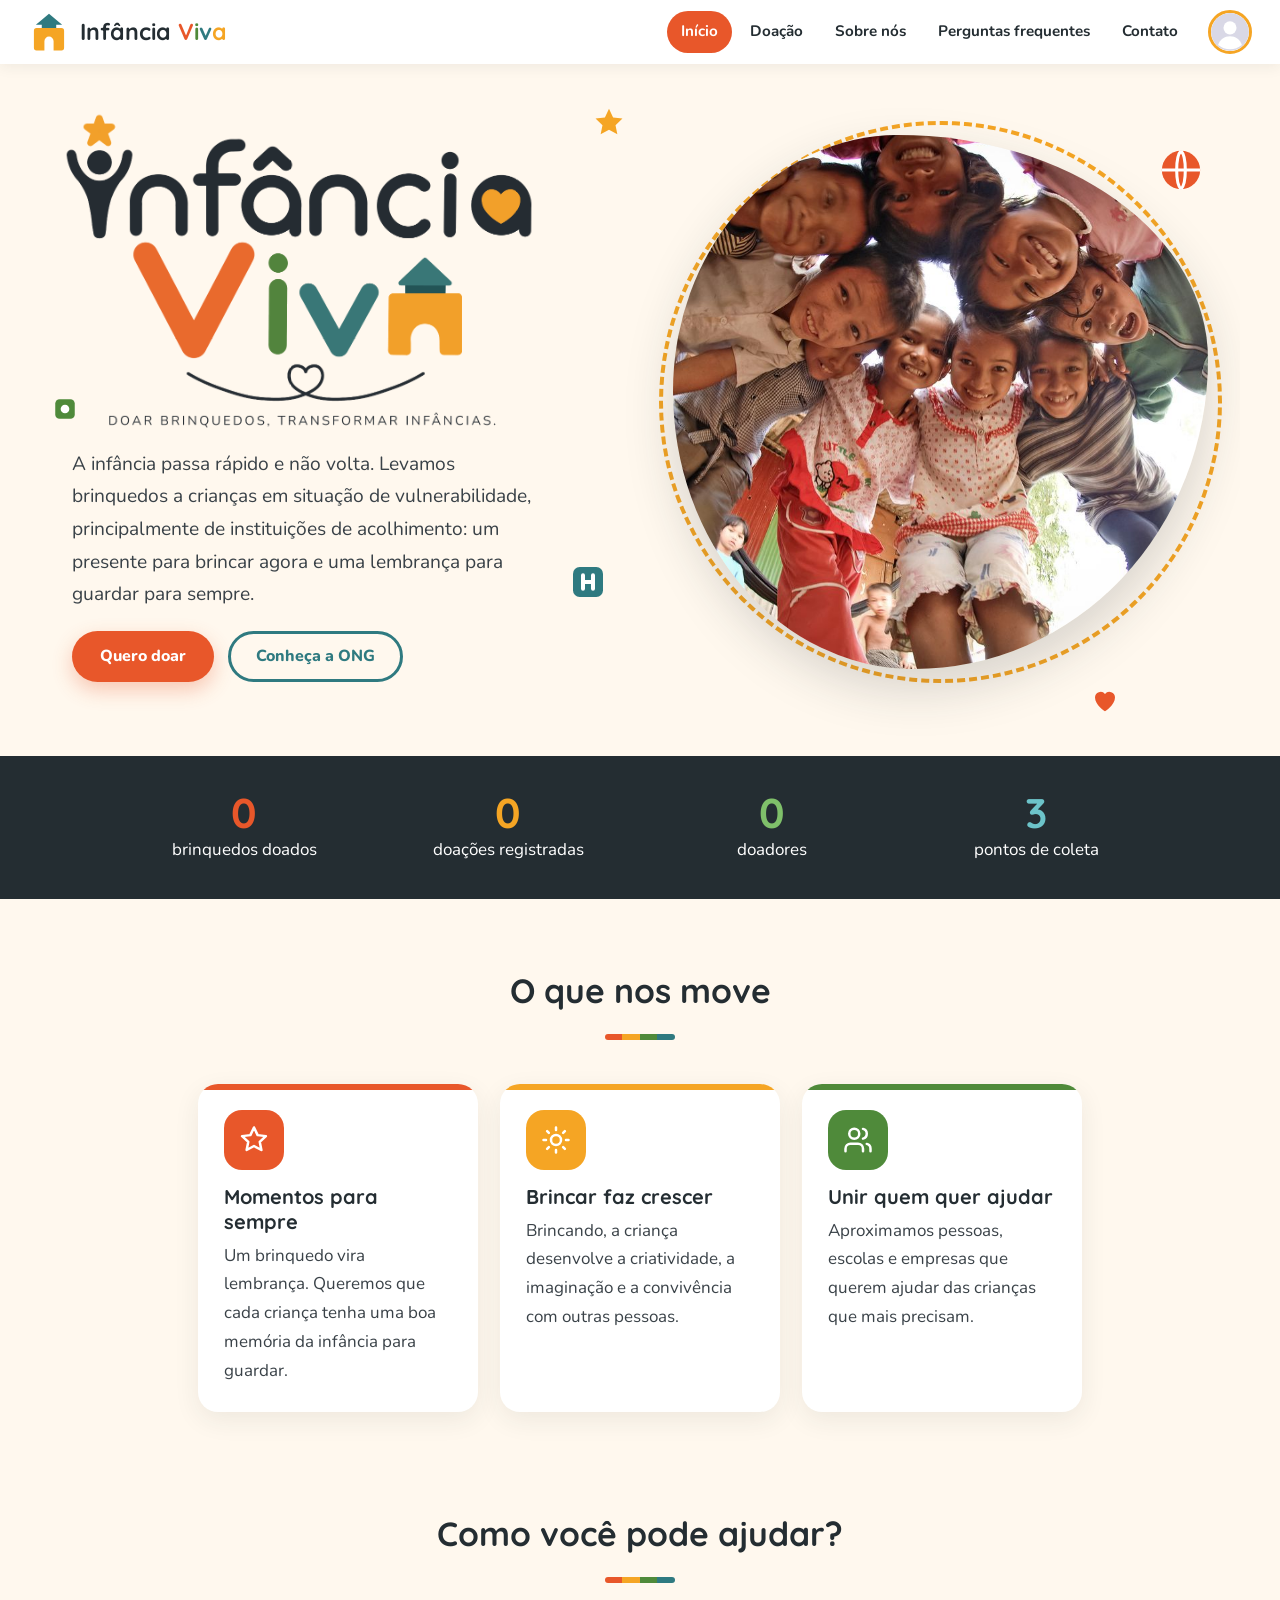
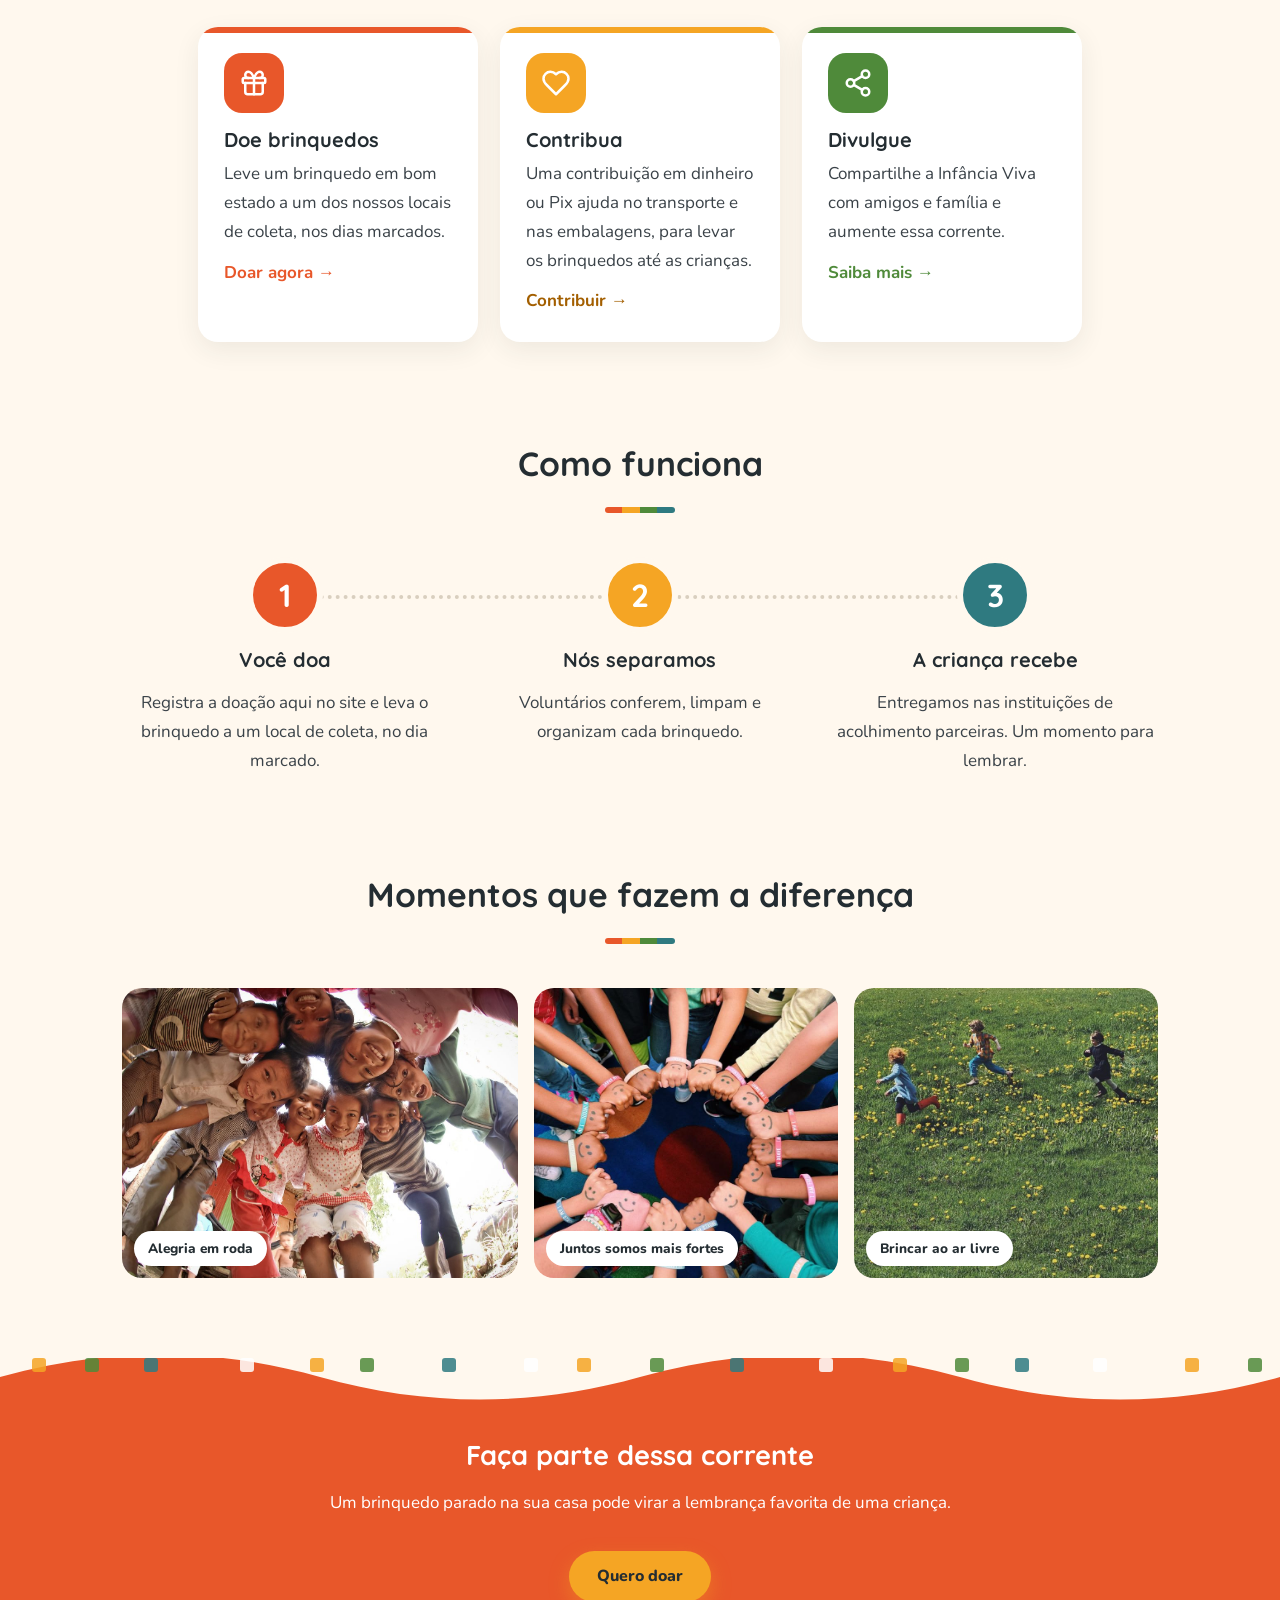
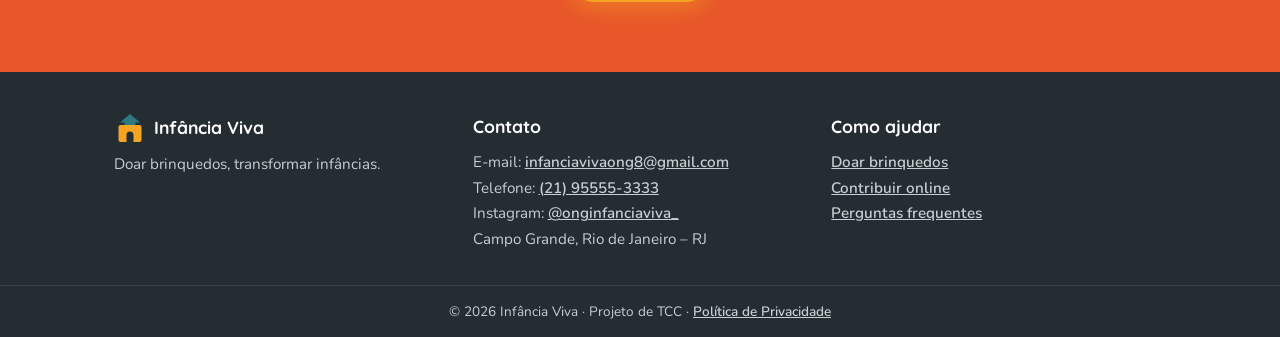
==== commit 0f89d6a5: "Slogan com vírgula, igual à logo nova "Doar brinquedos, transformar infâncias." em todos os rodapés," ====
--- a/index.html
+++ b/index.html
@@ -24,7 +24,7 @@
 </header>
 <div class="abertura">
     <div>
-        <img class="logo-grande entra" src="imagens/logo_infancia_viva.png?v=3" alt="Infância Viva - Doar brinquedos. Transformar infâncias.">
+        <img class="logo-grande entra" src="imagens/logo_infancia_viva.png?v=3" alt="Infância Viva - Doar brinquedos, transformar infâncias.">
         <p class="slogan entra d2">
             A infância passa rápido e não volta. Levamos brinquedos a crianças
             em situação de vulnerabilidade, principalmente de instituições de
@@ -137,7 +137,7 @@
     <div class="rodape-conteudo">
         <div>
             <strong><svg viewBox="0 0 64 64" aria-hidden="true"><path d="M32 4 52 21H12z" fill="#2f7a80"/><rect x="21" y="19" width="22" height="7" fill="#2f7a80"/><path fill="#f5a524" fill-rule="evenodd" d="M13 26h38a4 4 0 0 1 4 4v26a4 4 0 0 1-4 4H13a4 4 0 0 1-4-4V30a4 4 0 0 1 4-4zM25 60V46a7 7 0 0 1 14 0v14z"/></svg> Infância Viva</strong>
-            <p>Doar brinquedos. Transformar infâncias.</p>
+            <p>Doar brinquedos, transformar infâncias.</p>
         </div>
         <div>
             <strong>Contato</strong>
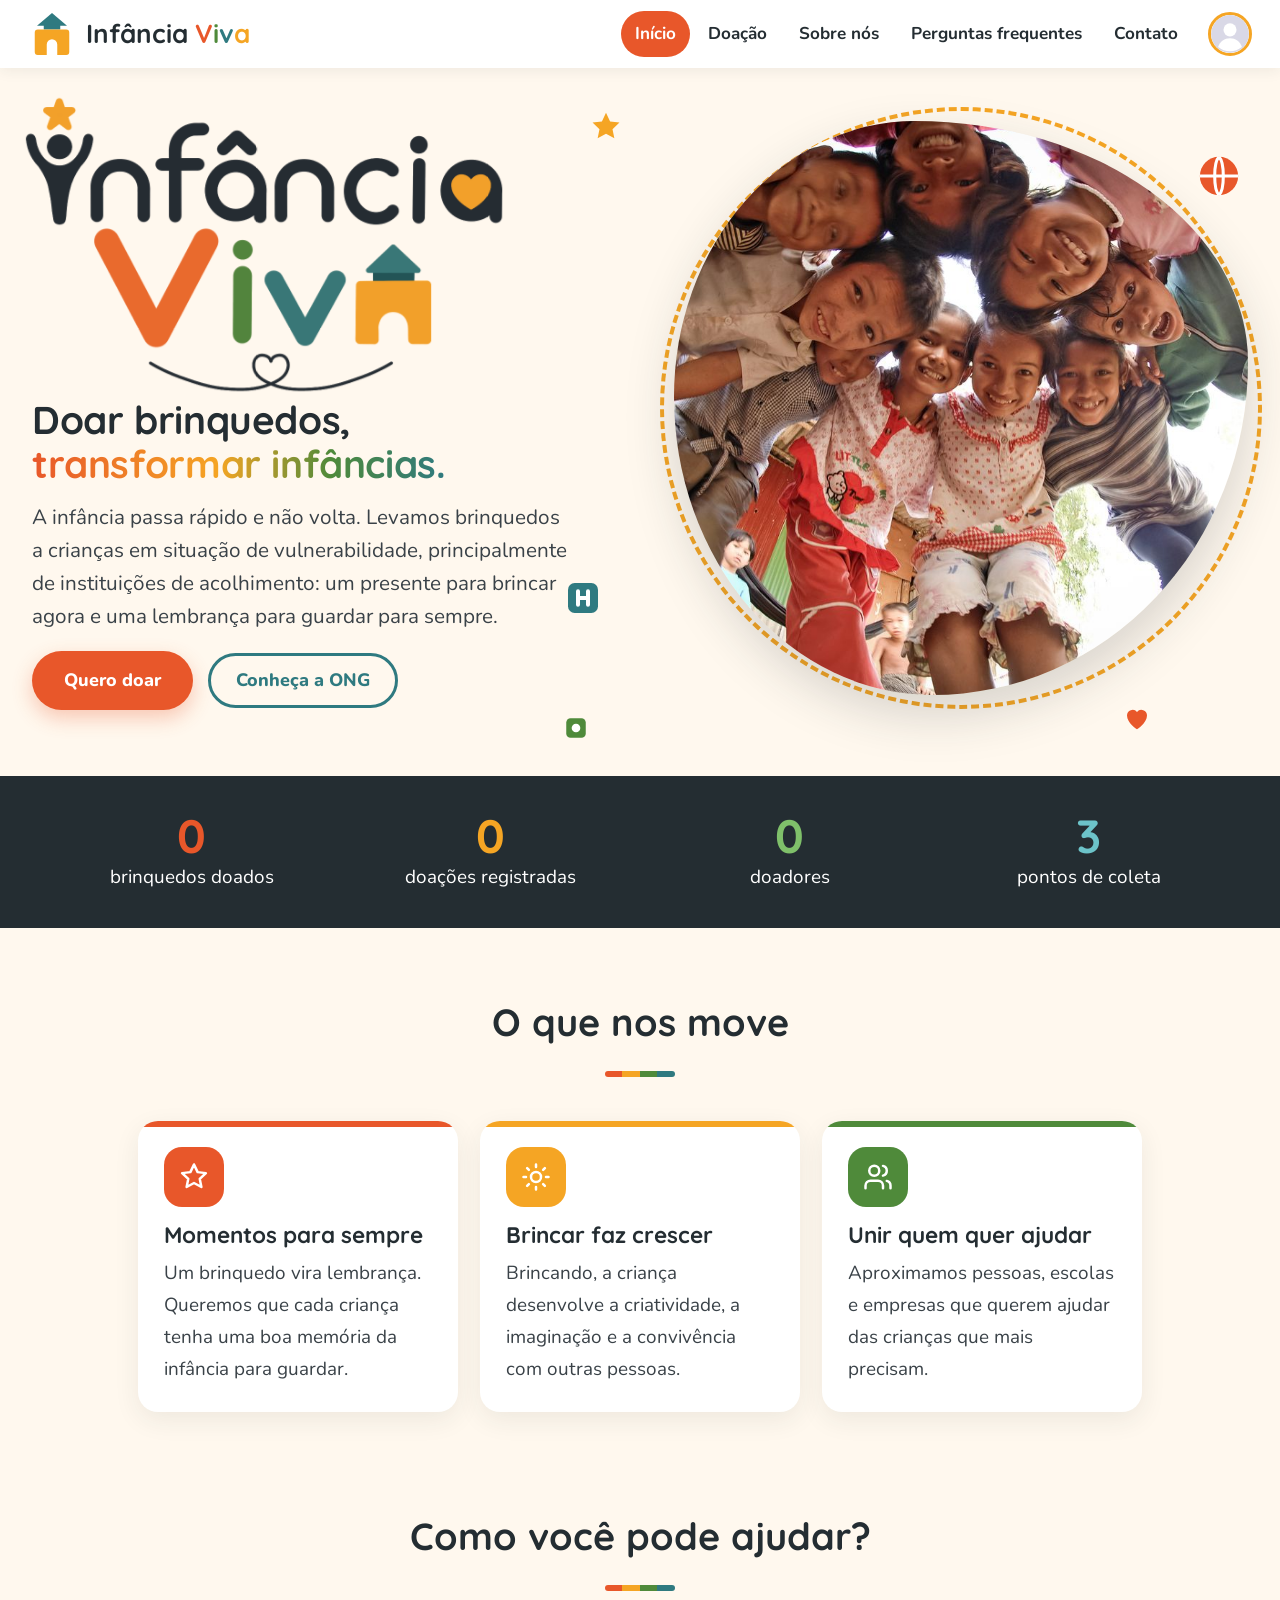
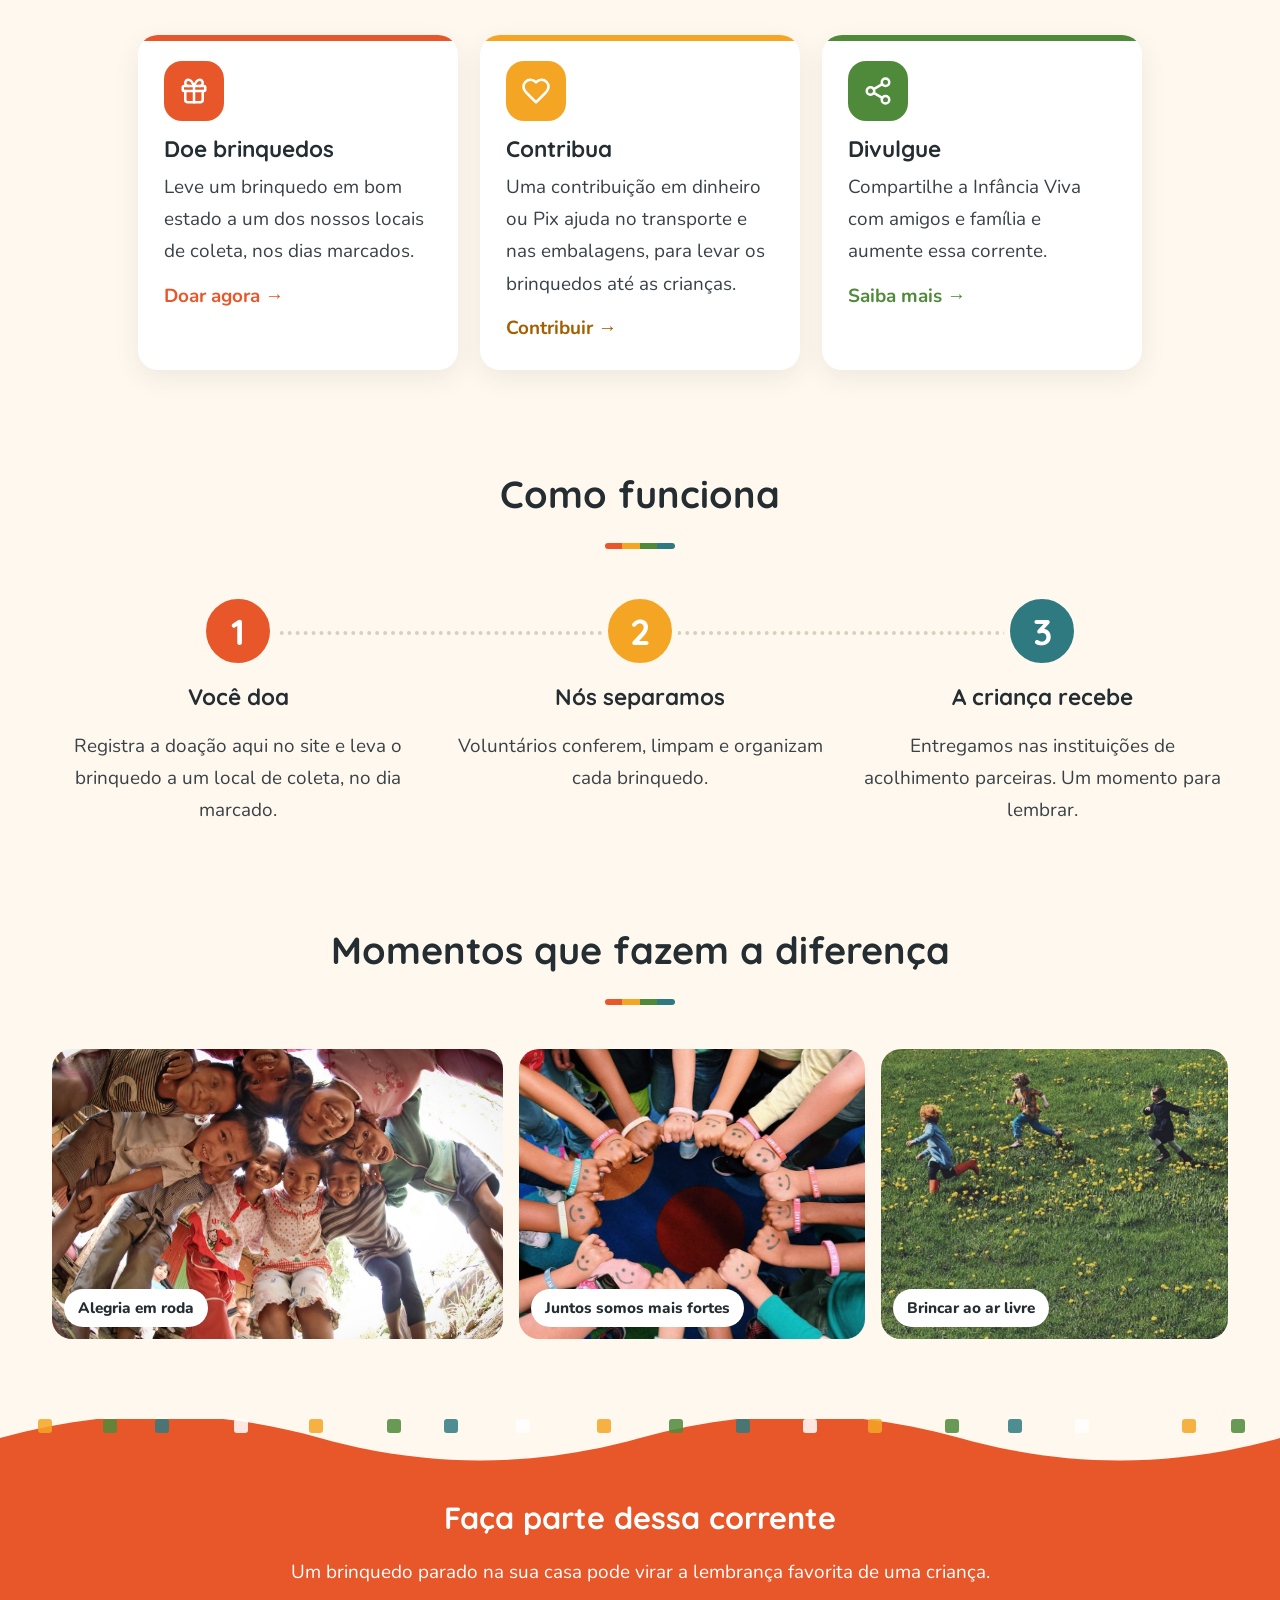
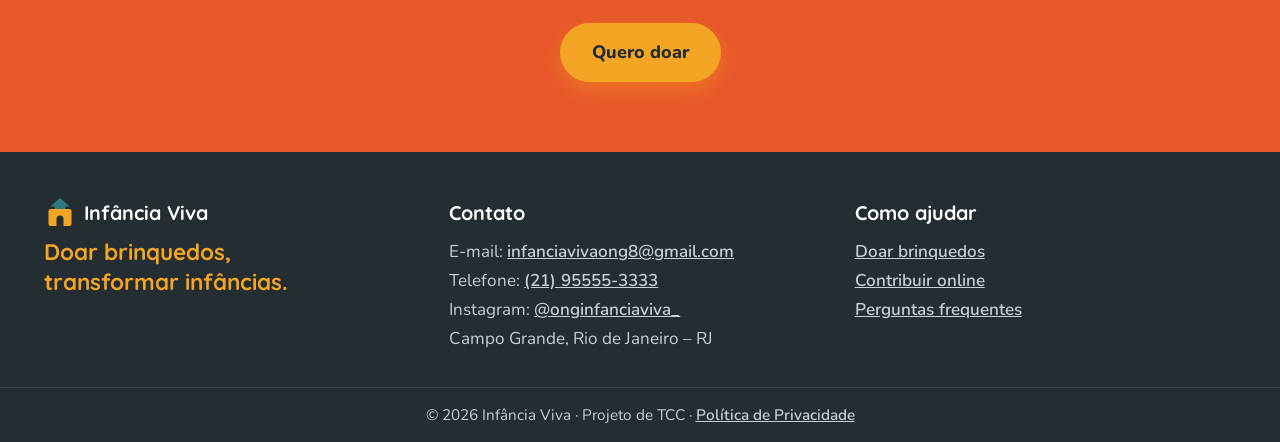
==== commit 9c72d20a: "Letras e blocos maiores; slogan em destaque Base das letras de 16 para 18px (o celular continua igua" ====
--- a/index.html
+++ b/index.html
@@ -4,7 +4,7 @@
     <meta charset="UTF-8">
     <meta name="viewport" content="width=device-width, initial-scale=1">
     <title>Início - Infância Viva</title>
-    <link rel="stylesheet" href="estilo.css?v=17">
+    <link rel="stylesheet" href="estilo.css?v=18">
     <link rel="icon" href="favicon.svg" type="image/svg+xml">
     <link rel="preconnect" href="https://fonts.googleapis.com">
     <link rel="stylesheet" href="https://fonts.googleapis.com/css2?family=Quicksand:wght@600;700&family=Nunito:wght@400;600;700;800&display=swap">
@@ -24,7 +24,8 @@
 </header>
 <div class="abertura">
     <div>
-        <img class="logo-grande entra" src="imagens/logo_infancia_viva.png?v=3" alt="Infância Viva - Doar brinquedos, transformar infâncias.">
+        <img class="logo-grande entra" src="imagens/logo_sem_slogan.png?v=1" alt="Infância Viva">
+        <p class="slogan-grande entra">Doar brinquedos,<br><span>transformar infâncias.</span></p>
         <p class="slogan entra d2">
             A infância passa rápido e não volta. Levamos brinquedos a crianças
             em situação de vulnerabilidade, principalmente de instituições de
@@ -137,7 +138,7 @@
     <div class="rodape-conteudo">
         <div>
             <strong><svg viewBox="0 0 64 64" aria-hidden="true"><path d="M32 4 52 21H12z" fill="#2f7a80"/><rect x="21" y="19" width="22" height="7" fill="#2f7a80"/><path fill="#f5a524" fill-rule="evenodd" d="M13 26h38a4 4 0 0 1 4 4v26a4 4 0 0 1-4 4H13a4 4 0 0 1-4-4V30a4 4 0 0 1 4-4zM25 60V46a7 7 0 0 1 14 0v14z"/></svg> Infância Viva</strong>
-            <p>Doar brinquedos, transformar infâncias.</p>
+            <p class="rodape-slogan">Doar brinquedos, transformar infâncias.</p>
         </div>
         <div>
             <strong>Contato</strong>
--- a/estilo.css
+++ b/estilo.css
@@ -15,13 +15,13 @@
 }
 * { box-sizing:border-box; }
 [hidden] { display:none !important; }
-html { scroll-behavior:smooth; }
+html { scroll-behavior:smooth; font-size:18px; } /* base das letras: aumente ou diminua aqui para mudar o site todo */
 body {
     font-family:"Nunito", "Segoe UI", Arial, sans-serif; margin:0; background:var(--creme);
-    color:var(--texto); line-height:1.7; font-size:17px;
+    color:var(--texto); line-height:1.7; font-size:1.05rem;
     display:flex; flex-direction:column; min-height:100vh;
 }
-main { width:100%; max-width:960px; margin:0 auto; padding:24px 24px 56px; flex:1; }
+main { width:100%; max-width:1080px; margin:0 auto; padding:24px 24px 56px; flex:1; }
 main.largo { max-width:1200px; } /* painel e Minha conta: mais espaço para as tabelas */
 h1, h2, h3 { font-family:"Quicksand", "Nunito", sans-serif; color:var(--escuro); line-height:1.25; font-weight:700; }
 h1 { font-size:2.4rem; margin:16px 0 12px; }
@@ -46,7 +46,7 @@
     font-family:"Quicksand", "Nunito", sans-serif; font-size:1.45rem; font-weight:700; color:var(--escuro);
 }
 .logo:hover { color:var(--escuro); }
-.logo svg { width:42px; height:42px; flex-shrink:0; }
+.logo svg { width:48px; height:48px; flex-shrink:0; }
 .logo:hover svg { animation:pulinho .6s; }
 .logo .l1 { color:var(--vermelho); } .logo .l2 { color:var(--verde); }
 .logo .l3 { color:var(--azul); } .logo .l4 { color:var(--amarelo); }
@@ -104,11 +104,20 @@
 /* ===== Página inicial: abertura com a logo grande e as fotos ===== */
 .abertura {
     position:relative; display:grid; grid-template-columns:1.05fr 1fr; gap:40px; align-items:center;
-    max-width:1200px; margin:0 auto; padding:48px 32px 64px; width:100%;
+    max-width:1320px; margin:0 auto; padding:28px 32px 56px; width:100%;
     overflow:hidden; /* o anel girando não pode alargar a página no celular */
 }
-.logo-grande { width:100%; max-width:470px; display:block; margin:0 0 18px -8px; }
-.slogan { font-size:1.2rem; margin:0 0 20px; max-width:470px; }
+.logo-grande { width:100%; max-width:480px; display:block; margin:0 0 4px -8px; }
+.slogan { font-size:1.15rem; line-height:1.6; margin:0 0 18px; max-width:540px; }
+/* slogan em destaque, logo abaixo da logo grande */
+.slogan-grande {
+    font-family:"Quicksand", "Nunito", sans-serif; font-weight:700; font-size:2.15rem; line-height:1.15;
+    color:var(--escuro); margin:0 0 14px; max-width:600px; letter-spacing:-.01em;
+}
+.slogan-grande span {
+    background:linear-gradient(90deg, var(--vermelho), var(--amarelo) 45%, var(--verde) 72%, var(--azul));
+    -webkit-background-clip:text; background-clip:text; color:transparent;
+}
 .foto-abertura { position:relative; aspect-ratio:1/1; }
 /* moldura que muda de forma devagar ("respira") */
 .moldura {
@@ -125,7 +134,7 @@
 .f2 { top:72%; left:44%; width:40px; animation-delay:1.2s; }
 .f3 { top:12%; right:3%; width:46px; animation-delay:.6s; }
 .f4 { bottom:6%; right:10%; width:30px; animation-delay:2s; }
-.f5 { top:48%; left:1%; width:26px; animation-delay:1.6s; }
+.f5 { bottom:5%; left:44%; width:26px; animation-delay:1.6s; }
 /* o texto da abertura entra deslizando */
 .entra { opacity:0; transform:translateY(24px); animation:entrar .8s forwards; }
 .entra.d2 { animation-delay:.2s; } .entra.d3 { animation-delay:.4s; }
@@ -133,7 +142,7 @@
 /* Faixa de números (vêm do banco pelo numeros.php) */
 .numeros { background:var(--escuro); color:#fff; width:100%; }
 .numeros-grade {
-    max-width:1100px; margin:0 auto; display:grid; grid-template-columns:repeat(4,1fr); gap:20px;
+    max-width:1240px; margin:0 auto; display:grid; grid-template-columns:repeat(4,1fr); gap:20px;
     padding:34px 32px; text-align:center;
 }
 .numeros strong { display:block; font-family:"Quicksand", sans-serif; font-size:2.6rem; line-height:1.1; }
@@ -141,7 +150,7 @@
 .numeros .n3 strong { color:#7fc06a; }        .numeros .n4 strong { color:#6cc3c9; }
 
 /* Seções da página inicial */
-.secao { max-width:1100px; margin:0 auto; padding:70px 32px 10px; width:100%; }
+.secao { max-width:1240px; margin:0 auto; padding:70px 32px 10px; width:100%; }
 .titulo-secao { text-align:center; margin-bottom:34px; }
 .titulo-secao h2 { font-size:2.1rem; margin:0 0 10px; }
 
@@ -167,7 +176,7 @@
 
 /* ===== Botões ===== */
 button, .botao {
-    background:var(--vermelho); color:#fff; border:none; padding:12px 28px; font-size:1rem;
+    background:var(--vermelho); color:#fff; border:none; padding:14px 32px; font-size:1rem;
     font-weight:800; font-family:inherit; border-radius:999px; cursor:pointer;
     text-decoration:none; display:inline-block; margin-top:16px;
     box-shadow:0 8px 20px rgba(232,87,42,.3); transition:transform .2s, background .2s, box-shadow .2s;
@@ -186,7 +195,7 @@
 .cartao {
     --cor:var(--vermelho);
     background:#fff; border-radius:var(--raio); padding:26px; box-shadow:var(--sombra);
-    flex:0 1 280px; position:relative; overflow:hidden; transition:transform .3s, box-shadow .3s;
+    flex:0 1 320px; position:relative; overflow:hidden; transition:transform .3s, box-shadow .3s;
 }
 /* Grupo de 4 cartões: os 4 na mesma linha (2 + 2 no tablet), para não sobrar 1 sozinho embaixo */
 .cartoes.quatro { display:grid; grid-template-columns:repeat(4, 1fr); }
@@ -221,12 +230,12 @@
 
 /* ===== Formulários ===== */
 form {
-    background:#fff; padding:28px; border-radius:var(--raio); box-shadow:var(--sombra); margin:20px 0;
+    background:#fff; padding:32px; border-radius:var(--raio); box-shadow:var(--sombra); margin:20px 0;
 }
 form br { display:none; }
 label { display:block; margin-top:16px; font-weight:800; font-size:.95rem; }
 input, select, textarea {
-    width:100%; padding:12px 14px; margin-top:6px; border:2px solid var(--borda);
+    width:100%; padding:14px 16px; margin-top:6px; border:2px solid var(--borda);
     border-radius:12px; font-size:1rem; font-family:inherit; background:#fffdf9; color:var(--texto);
     transition:border-color .2s, box-shadow .2s;
 }
@@ -241,7 +250,7 @@
 .aviso.ok, .aviso.erro { padding:12px 16px; border-radius:12px; }
 .aviso.ok { color:var(--certo); background:#e7f4e3; }
 .aviso.erro { color:var(--erro); background:#fdecea; }
-.formulario-estreito { max-width:460px; margin:0 auto; }
+.formulario-estreito { max-width:520px; margin:0 auto; }
 .esqueci { margin:10px 0 0; text-align:right; font-size:.95rem; }
 .caixa-mensagem { background:#fff; padding:28px; border-radius:var(--raio); box-shadow:var(--sombra); text-align:center; }
 /* ===== Minha conta ===== */
@@ -381,12 +390,13 @@
 .rodape { background:var(--escuro); color:#c7cfd3; margin-top:40px; font-size:.95rem; }
 .chamada.larga + .rodape { margin-top:0; }
 .rodape-conteudo {
-    max-width:1100px; margin:0 auto; padding:40px 24px 12px;
+    max-width:1240px; margin:0 auto; padding:44px 24px 14px;
     display:grid; grid-template-columns:repeat(auto-fit, minmax(200px, 1fr)); gap:24px;
 }
 .rodape strong { color:#fff; font-family:"Quicksand", sans-serif; font-size:1.1rem; display:flex; align-items:center; gap:8px; }
 .rodape strong svg { width:32px; height:32px; }
 .rodape p { margin:8px 0 0; }
+.rodape .rodape-slogan { font-family:"Quicksand", sans-serif; font-weight:700; font-size:1.25rem; line-height:1.3; color:var(--amarelo); max-width:280px; }
 .rodape a { color:#c7cfd3; font-weight:600; overflow-wrap:anywhere; }
 .rodape a:hover { color:var(--amarelo); }
 .rodape-final { text-align:center; border-top:1px solid rgba(255,255,255,.1); padding:14px; margin:20px 0 0 !important; font-size:.85rem; }
@@ -837,7 +847,9 @@
     .titulo-secao h2 { font-size:1.75rem; }
 }
 @media (max-width: 600px) {
+    html { font-size:16px; }
     body { font-size:16px; }
+    .slogan-grande { font-size:1.75rem; margin:0 auto 16px; }
     main { padding:16px 16px 40px; }
     h1 { font-size:1.9rem; }
     .logo { font-size:1.25rem; }
